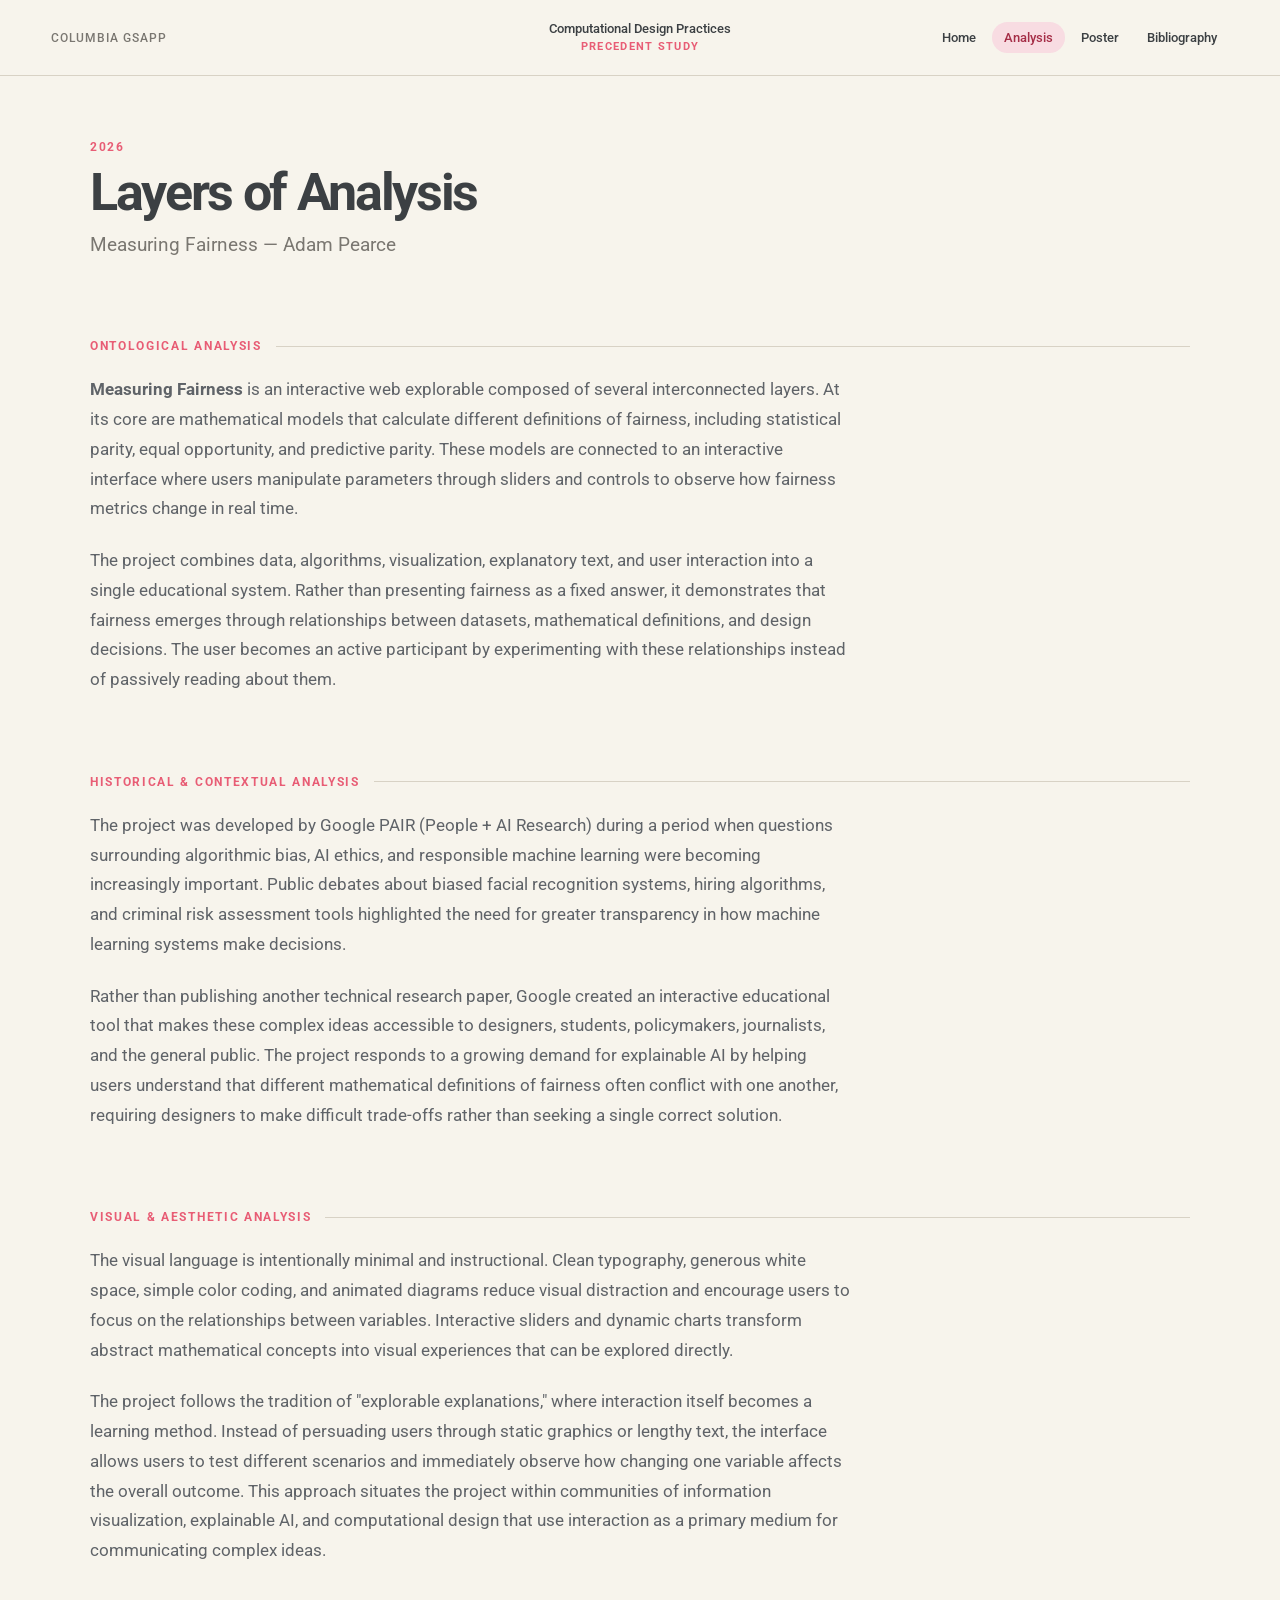
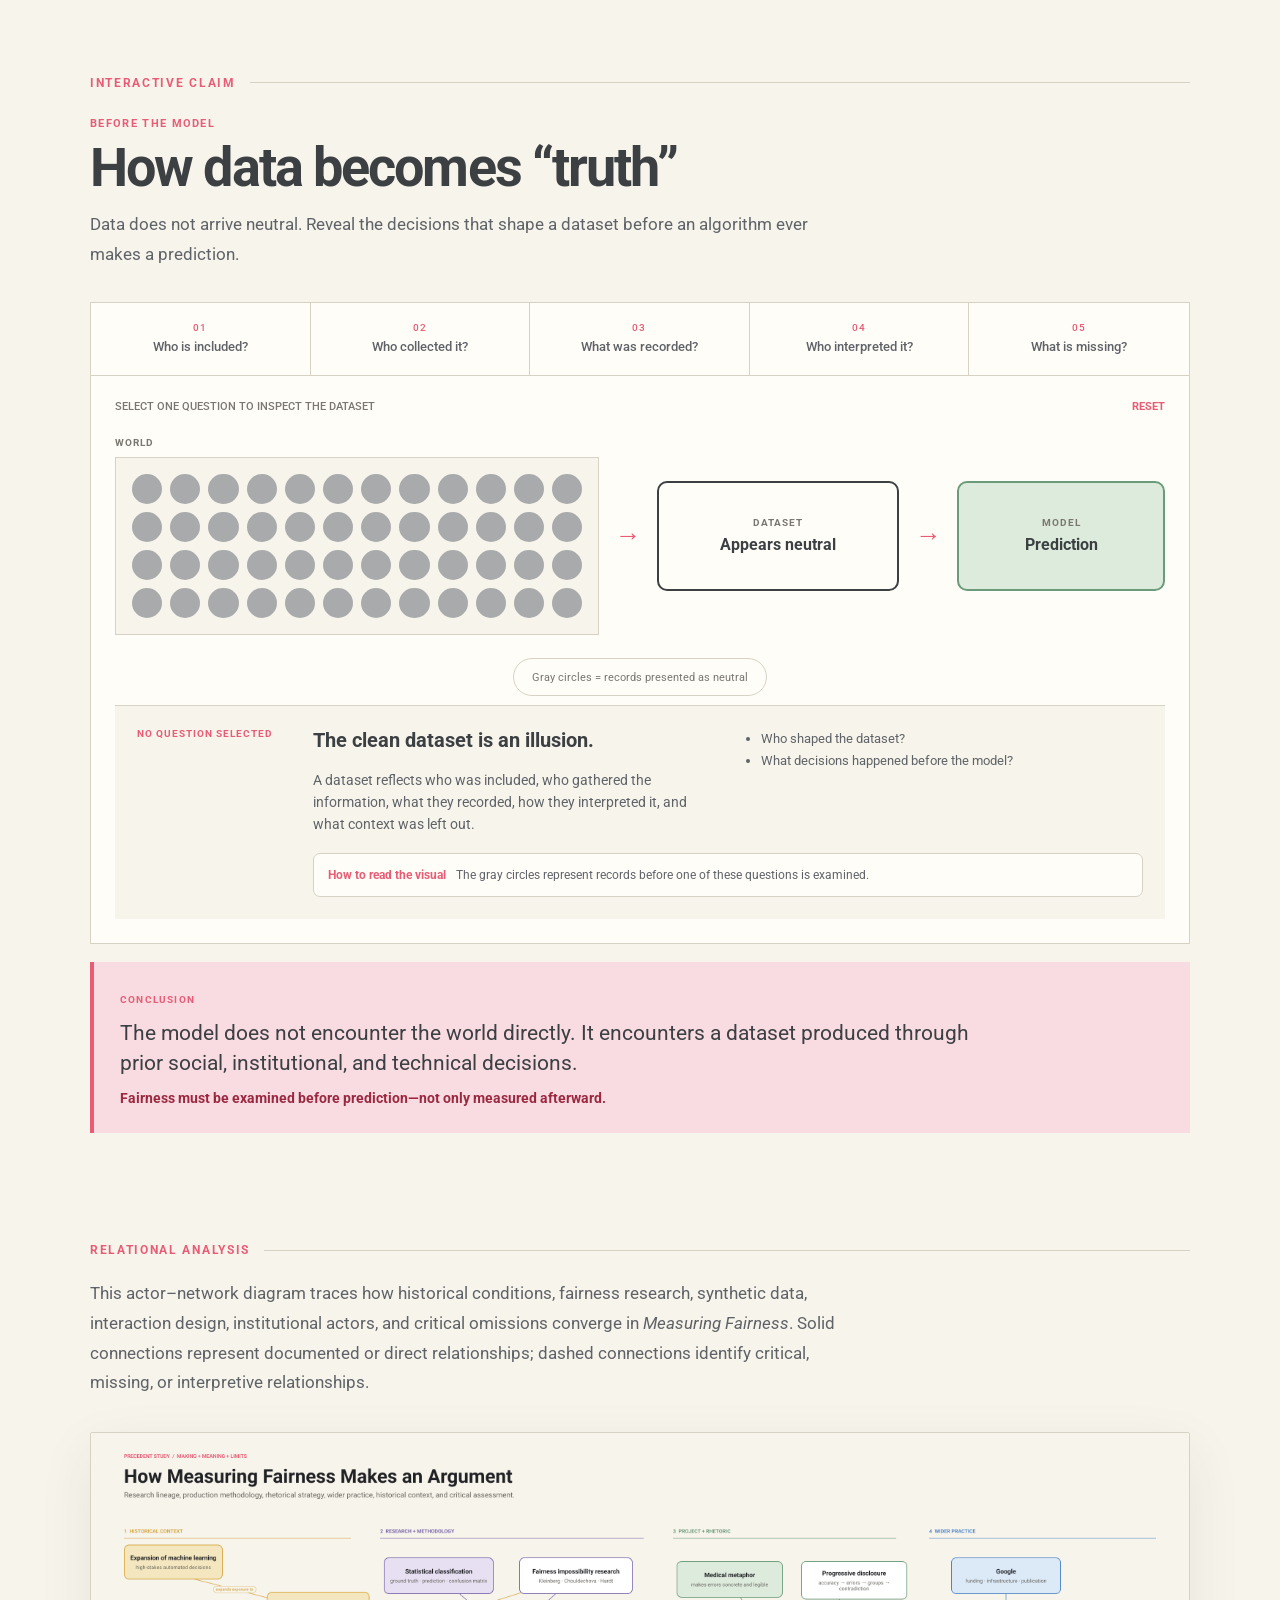
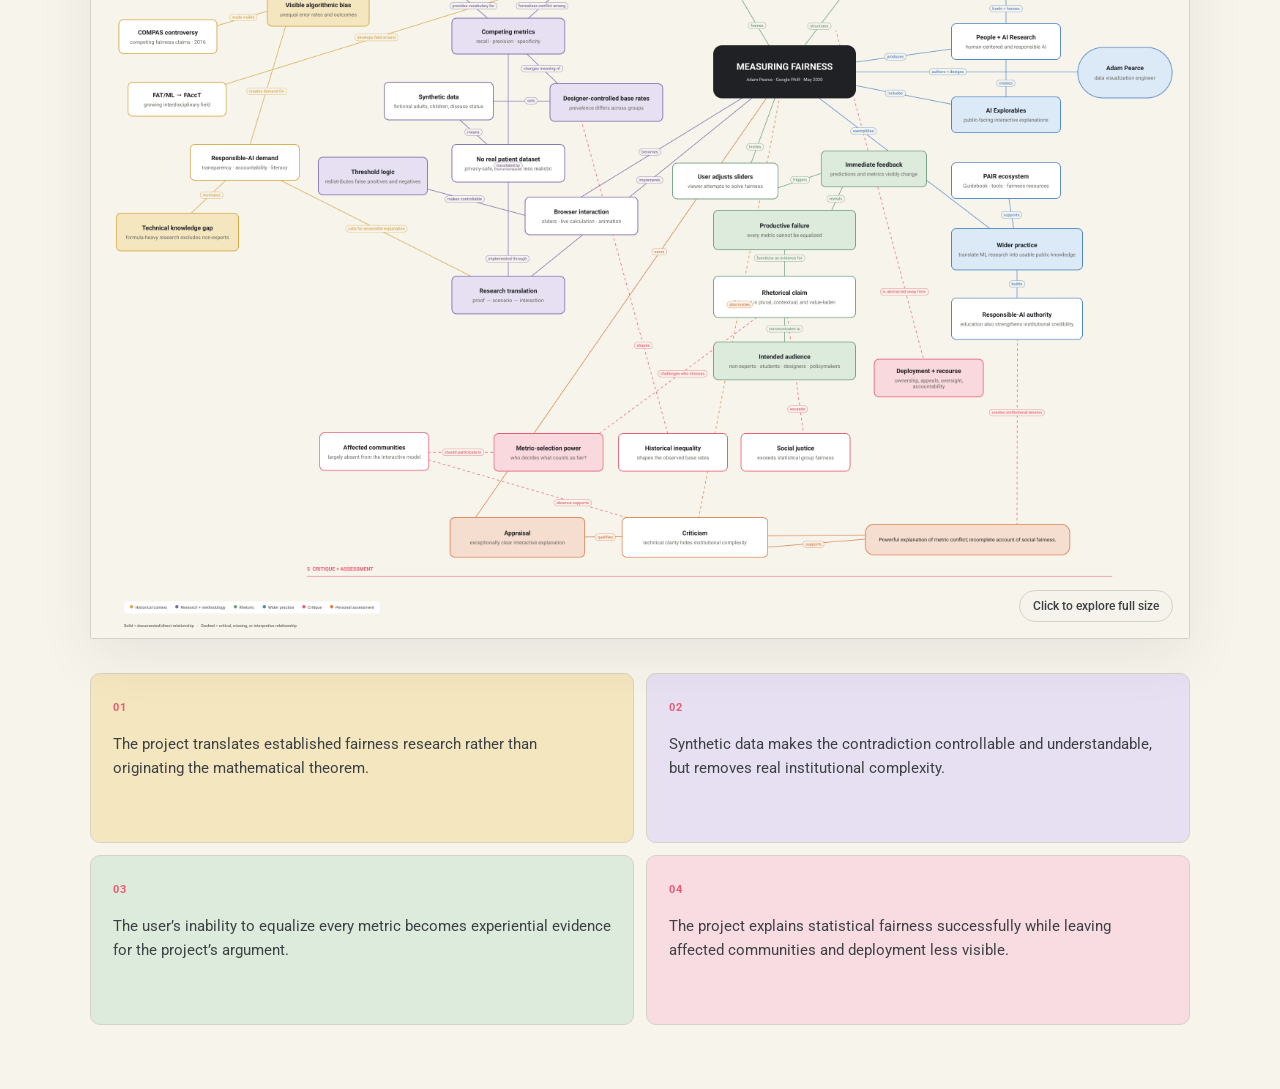
==== analysis.html @ 434defe0 "Refine poster page title spacing" ====
<!DOCTYPE html>
<html lang="en">

<head>
    <meta charset="UTF-8">
    <meta name="viewport" content="width=device-width, initial-scale=1.0">
    <title>Layers of Analysis</title>
    <link rel="stylesheet" href="style.css?v=18">
</head>

<body>

<header>

    <div class="left">Columbia GSAPP</div>

    <div class="center">
        Computational Design Practices<br>
        <span>Precedent Study</span>
    </div>

    <nav class="right">
        <a href="index.html">Home</a>
        <a href="analysis.html" aria-current="page">Analysis</a>
        <a href="poster.html">Poster</a>
        <a href="bibliography.html">Bibliography</a>
    </nav>

</header>

<main>

    <div class="project-meta">2026</div>

    <div class="project-title">
        Layers of Analysis
    </div>

    <div class="project-subtitle">
        Measuring Fairness — Adam Pearce
    </div>

    <div class="section-title">Ontological Analysis</div>

    <p>
        <strong>Measuring Fairness</strong> is an interactive web explorable composed of several interconnected layers. At its core are mathematical models that calculate different definitions of fairness, including statistical parity, equal opportunity, and predictive parity. These models are connected to an interactive interface where users manipulate parameters through sliders and controls to observe how fairness metrics change in real time.
    </p>

    <p>
        The project combines data, algorithms, visualization, explanatory text, and user interaction into a single educational system. Rather than presenting fairness as a fixed answer, it demonstrates that fairness emerges through relationships between datasets, mathematical definitions, and design decisions. The user becomes an active participant by experimenting with these relationships instead of passively reading about them.
    </p>

    <div class="section-title">Historical &amp; Contextual Analysis</div>

    <p>
        The project was developed by Google PAIR (People + AI Research) during a period when questions surrounding algorithmic bias, AI ethics, and responsible machine learning were becoming increasingly important. Public debates about biased facial recognition systems, hiring algorithms, and criminal risk assessment tools highlighted the need for greater transparency in how machine learning systems make decisions.
    </p>

    <p>
        Rather than publishing another technical research paper, Google created an interactive educational tool that makes these complex ideas accessible to designers, students, policymakers, journalists, and the general public. The project responds to a growing demand for explainable AI by helping users understand that different mathematical definitions of fairness often conflict with one another, requiring designers to make difficult trade-offs rather than seeking a single correct solution.
    </p>

    <div class="section-title">Visual &amp; Aesthetic Analysis</div>

    <p>
        The visual language is intentionally minimal and instructional. Clean typography, generous white space, simple color coding, and animated diagrams reduce visual distraction and encourage users to focus on the relationships between variables. Interactive sliders and dynamic charts transform abstract mathematical concepts into visual experiences that can be explored directly.
    </p>

    <p>
        The project follows the tradition of "explorable explanations," where interaction itself becomes a learning method. Instead of persuading users through static graphics or lengthy text, the interface allows users to test different scenarios and immediately observe how changing one variable affects the overall outcome. This approach situates the project within communities of information visualization, explainable AI, and computational design that use interaction as a primary medium for communicating complex ideas.
    </p>

    <section class="interactive-reference" aria-labelledby="interactive-title">
        <div class="section-title" id="interactive-title">Interactive Claim</div>

        <div class="claim-intro">
            <span>Before the model</span>
            <h2>How data becomes “truth”</h2>
            <p>Data does not arrive neutral. Reveal the decisions that shape a dataset before an algorithm ever makes a prediction.</p>
        </div>

        <div class="provenance-explorer" data-provenance-explorer>
            <div class="provenance-controls" role="group" aria-label="Reveal decisions that shape data">
                <button type="button" data-stage="included" aria-pressed="false"><span>01</span>Who is included?</button>
                <button type="button" data-stage="collector" aria-pressed="false"><span>02</span>Who collected it?</button>
                <button type="button" data-stage="recorded" aria-pressed="false"><span>03</span>What was recorded?</button>
                <button type="button" data-stage="interpreted" aria-pressed="false"><span>04</span>Who interpreted it?</button>
                <button type="button" data-stage="missing" aria-pressed="false"><span>05</span>What is missing?</button>
            </div>

            <div class="data-stage">
                <div class="data-stage__header">
                    <span data-progress>Select one lens to inspect the dataset</span>
                    <button type="button" class="reset-data" data-reset>Reset</button>
                </div>

                <div class="data-flow" aria-live="polite">
                    <div class="data-population">
                        <span class="flow-label">World</span>
                        <div class="data-points" data-points aria-label="A population before data collection"></div>
                    </div>
                    <span class="flow-arrow">→</span>
                    <div class="data-box" data-box>
                        <span>Dataset</span>
                        <strong data-dataset-label>Appears neutral</strong>
                    </div>
                    <span class="flow-arrow">→</span>
                    <div class="data-model">
                        <span>Model</span>
                        <strong>Prediction</strong>
                    </div>
                </div>

                <div class="influence-layer" data-influences aria-label="Revealed influences on the dataset"></div>

                <div class="stage-explanation" data-explanation>
                    <span>Select a stage</span>
                    <h3>The clean dataset is an illusion.</h3>
                    <p>Every dataset is produced through choices about people, categories, labels, measurements, and history.</p>
                    <ul data-questions>
                        <li>Who created the dataset?</li>
                        <li>What decisions happened before the model?</li>
                    </ul>
                    <div class="visual-key" data-visual-key>
                        <strong>How to read the visual</strong>
                        <span>The gray circles represent records before a particular influence is examined.</span>
                    </div>
                </div>
            </div>
        </div>

        <div class="claim-conclusion" data-conclusion>
            <span>Conclusion</span>
            <p>The model does not encounter the world directly. It encounters a dataset produced through prior social, institutional, and technical decisions.</p>
            <strong>Fairness must be examined before prediction—not only measured afterward.</strong>
        </div>

    </section>

    <section class="diagram-section" aria-labelledby="diagram-title">
        <div class="section-title" id="diagram-title">Relational Analysis</div>

        <p>
            This actor–network diagram traces how historical conditions, fairness research,
            synthetic data, interaction design, institutional actors, and critical omissions
            converge in <em>Measuring Fairness</em>. Solid connections represent documented or
            direct relationships; dashed connections identify critical, missing, or
            interpretive relationships.
        </p>

        <figure class="diagram-figure">
            <button class="diagram-open" type="button" aria-label="Open the actor–network diagram at full size">
                <img
                    src="assets/actor-network-diagram.png?v=2"
                    alt="Actor–network diagram connecting the historical context, research methodology, rhetorical strategy, wider practice, missing actors, and critical assessment of Measuring Fairness."
                    loading="lazy">
                <span>Click to explore full size</span>
            </button>
        </figure>

        <div class="diagram-takeaways" aria-label="Key findings from the relational analysis">
            <article>
                <span>01</span>
                <p>The project translates established fairness research rather than originating the mathematical theorem.</p>
            </article>
            <article>
                <span>02</span>
                <p>Synthetic data makes the contradiction controllable and understandable, but removes real institutional complexity.</p>
            </article>
            <article>
                <span>03</span>
                <p>The user’s inability to equalize every metric becomes experiential evidence for the project’s argument.</p>
            </article>
            <article>
                <span>04</span>
                <p>The project explains statistical fairness successfully while leaving affected communities and deployment less visible.</p>
            </article>
        </div>
    </section>

</main>

<dialog class="diagram-dialog" aria-label="Full-size actor–network diagram">
    <button class="diagram-close" type="button" aria-label="Close full-size diagram">Close</button>
    <div class="diagram-scroll">
        <img src="assets/actor-network-diagram.png?v=2" alt="Full-size actor–network diagram for Measuring Fairness.">
    </div>
</dialog>

<script>
    const dialog = document.querySelector('.diagram-dialog');
    const openDiagram = document.querySelector('.diagram-open');
    const closeDiagram = document.querySelector('.diagram-close');

    openDiagram.addEventListener('click', () => dialog.showModal());
    closeDiagram.addEventListener('click', () => dialog.close());
    dialog.addEventListener('click', (event) => {
        if (event.target === dialog) dialog.close();
    });
</script>
<script src="interactive-reference.js" defer></script>

</body>
</html>
---- style.css ----
@import url('https://fonts.googleapis.com/css2?family=Roboto:wght@300;400;500;700&display=swap');

:root{
    --paper:#f7f4ec;
    --paper-deep:#eee9de;
    --ink:#3c4043;
    --body-text:#5f6368;
    --muted:#7a7771;
    --rule:#d8d2c5;
    --coral:#e85d75;
    --coral-soft:#f8dce2;
    --blue:#4f86c6;
    --blue-soft:#dceaf8;
    --green:#6b9b7a;
    --green-soft:#ddebdc;
    --yellow:#d6a641;
    --yellow-soft:#f4e7bf;
    --violet:#7966a8;
    --violet-soft:#e7e0f2;
}

*{box-sizing:border-box}

html{scroll-behavior:smooth}

body{
    margin:0;
    min-height:100vh;
    background:var(--paper);
    color:var(--ink);
    font-family:Roboto,Arial,sans-serif;
    -webkit-font-smoothing:antialiased;
}

header{
    position:sticky;
    z-index:10;
    top:0;
    display:grid;
    grid-template-columns:1fr auto 1fr;
    align-items:center;
    min-height:76px;
    padding:16px clamp(24px,4vw,64px);
    border-bottom:1px solid var(--rule);
    background:rgba(247,244,236,.94);
    backdrop-filter:blur(12px);
}

.left{
    color:var(--muted);
    font-size:12px;
    font-weight:500;
    letter-spacing:.08em;
    text-transform:uppercase;
}

.center{
    color:var(--ink);
    font-size:13px;
    font-weight:500;
    line-height:1.35;
    text-align:center;
}

.center span{
    color:var(--coral);
    font-size:11px;
    font-weight:700;
    letter-spacing:.12em;
    text-transform:uppercase;
}

.right{
    display:flex;
    justify-content:flex-end;
    gap:4px;
}

.right a{
    padding:8px 12px;
    border-radius:999px;
    color:var(--ink);
    font-size:13px;
    font-weight:500;
    text-decoration:none;
    transition:background .2s,color .2s;
}

.right a:hover,
.right a:focus-visible,
.right a[aria-current="page"]{
    background:var(--coral-soft);
    color:#a52e47;
}

main{
    width:min(1100px,calc(100% - 48px));
    margin:0 auto;
    padding:clamp(36px,5vw,64px) 0 64px;
}

.project-meta{
    color:var(--coral);
    font-size:12px;
    font-weight:700;
    letter-spacing:.14em;
    text-transform:uppercase;
}

.project-title{
    max-width:900px;
    margin:14px 0 12px;
    font-size:clamp(34px,4.25vw,52px);
    font-weight:700;
    letter-spacing:-.045em;
    line-height:.98;
}

.project-subtitle{
    max-width:700px;
    margin-bottom:clamp(44px,6vw,72px);
    color:var(--muted);
    font-size:19px;
    line-height:1.5;
}

.section-title{
    display:flex;
    align-items:center;
    gap:14px;
    margin:80px 0 22px;
    color:var(--coral);
    font-size:12px;
    font-weight:700;
    letter-spacing:.14em;
    text-transform:uppercase;
}

.section-title::after{
    content:"";
    height:1px;
    flex:1;
    background:var(--rule);
}

.datasheet-title::after{
    display:none;
}

.project-source{
    margin-top:42px;
}

p{
    max-width:760px;
    margin:0 0 22px;
    color:var(--body-text);
    font-size:17px;
    line-height:1.75;
}

p small{
    display:inline-block;
    max-width:720px;
    margin-top:7px;
    color:var(--muted);
    font-size:13px;
    line-height:1.55;
}

strong{font-weight:700}

a{
    color:#9c2840;
    text-decoration-color:rgba(156,40,64,.35);
    text-underline-offset:3px;
}

a:hover{color:var(--coral)}

table{
    width:100%;
    margin-top:14px;
    border-collapse:collapse;
    border-top:1px solid var(--ink);
}

td{
    padding:17px 10px;
    border-bottom:1px solid var(--rule);
    color:var(--body-text);
    vertical-align:top;
}

td:first-child{
    width:210px;
    padding-left:0;
    color:var(--coral);
    font-size:12px;
    font-weight:700;
    letter-spacing:.08em;
    text-transform:uppercase;
}

img{max-width:100%}

.diagram-section{
    margin-top:110px;
}

.poster-figure{
    width:min(780px,100%);
    margin:36px auto 90px;
}

.poster-figure>img{
    display:block;
    width:100%;
    height:auto;
    object-fit:contain;
    border:1px solid var(--rule);
    background:#fff;
    box-shadow:0 24px 70px rgba(57,49,34,.12);
}

.poster-figure figcaption{
    margin-top:13px;
    color:var(--muted);
    font-size:12px;
}

.poster-context{
    max-width:820px;
    margin:-24px 0 0;
    padding:18px 20px;
    border-left:3px solid var(--coral);
    background:var(--paper-deep);
    color:var(--body-text);
    font-size:15px;
    line-height:1.65;
}

.poster-lead{
    max-width:850px;
    font-size:21px;
    line-height:1.6;
}

.poster-analysis-grid{
    display:grid;
    grid-template-columns:repeat(2,minmax(0,1fr));
    gap:12px;
    margin-top:36px;
}

.poster-reading-grid{
    display:grid;
    grid-template-columns:repeat(3,minmax(0,1fr));
    gap:12px;
    margin-top:36px;
}

.poster-reading-grid article{
    min-height:260px;
    padding:24px;
    border:1px solid var(--rule);
}

.poster-reading-grid article:nth-child(1){background:var(--coral-soft)}
.poster-reading-grid article:nth-child(2){background:var(--blue-soft)}
.poster-reading-grid article:nth-child(3){background:var(--violet-soft)}

.poster-reading-grid span{
    color:var(--coral);
    font-size:10px;
    font-weight:700;
    letter-spacing:.1em;
    text-transform:uppercase;
}

.poster-reading-grid h2{
    margin:18px 0 12px;
    color:var(--ink);
    font-size:22px;
    line-height:1.2;
}

.poster-reading-grid p{
    margin:0;
    color:var(--body-text);
    font-size:15px;
    line-height:1.6;
}

.poster-table-wrap{
    overflow-x:auto;
    margin-top:28px;
}

.poster-data-table th{
    padding:13px 10px;
    border-bottom:1px solid var(--ink);
    color:var(--muted);
    font-size:10px;
    letter-spacing:.1em;
    text-align:left;
    text-transform:uppercase;
}

.poster-data-table th:last-child,
.poster-data-table td:last-child{
    width:90px;
    text-align:right;
}

.poster-analysis-grid article{
    min-height:250px;
    padding:24px;
    border:1px solid var(--rule);
    background:#fffdf8;
}

.poster-analysis-grid article:nth-child(1){background:var(--coral-soft)}
.poster-analysis-grid article:nth-child(2){background:var(--blue-soft)}
.poster-analysis-grid article:nth-child(3){background:var(--yellow-soft)}
.poster-analysis-grid article:nth-child(4){background:var(--violet-soft)}

.poster-analysis-grid span{
    color:var(--coral);
    font-size:10px;
    font-weight:700;
    letter-spacing:.1em;
    text-transform:uppercase;
}

.poster-analysis-grid h2{
    margin:18px 0 12px;
    color:var(--ink);
    font-size:23px;
}

.poster-analysis-grid p{
    margin:0;
    color:var(--body-text);
    font-size:15px;
    line-height:1.6;
}

.poster-claim{
    margin:56px 0 28px;
    padding:28px;
    border:0;
    border-left:5px solid var(--coral);
    background:var(--paper-deep);
}

.poster-claim span{
    color:var(--coral);
    font-size:10px;
    font-weight:700;
    letter-spacing:.12em;
    text-transform:uppercase;
}

.poster-claim p{
    max-width:850px;
    margin:12px 0 0;
    color:var(--ink);
    font-size:clamp(24px,4vw,40px);
    font-weight:700;
    line-height:1.2;
}

.poster-download{font-size:14px}

.interactive-reference{
    margin-top:110px;
}

.interaction-note{
    display:grid;
    grid-template-columns:190px 1fr;
    gap:20px;
    margin:34px 0 18px;
    padding:16px 18px;
    border-left:3px solid var(--violet);
    background:var(--violet-soft);
    color:var(--body-text);
    font-size:13px;
    line-height:1.55;
}

.interaction-note strong{color:var(--ink)}

.fairness-lab{
    padding:26px;
    border:1px solid var(--rule);
    background:#fffdf8;
}

.lab-legend{
    display:flex;
    flex-wrap:wrap;
    gap:10px 20px;
    padding-bottom:20px;
    border-bottom:1px solid var(--rule);
    color:var(--muted);
    font-size:12px;
}

.lab-legend span{
    display:flex;
    align-items:center;
    gap:7px;
}

.dot,.person{
    display:block;
    border-radius:50%;
}

.dot{width:10px;height:10px}
.dot--tp,.person--tp{background:var(--green)}
.dot--fn,.person--fn{background:var(--coral)}
.dot--fp,.person--fp{background:var(--yellow)}
.dot--tn,.person--tn{background:#c9c8c3}

.lab-groups{
    display:grid;
    grid-template-columns:repeat(2,minmax(0,1fr));
    gap:22px;
    margin-top:24px;
}

.lab-group{
    padding:20px;
    border:1px solid var(--rule);
    border-radius:10px;
    background:var(--paper);
}

.lab-group__header{
    position:static;
    display:flex;
    grid-template-columns:none;
    justify-content:space-between;
    min-height:0;
    padding:0 0 16px;
    border:0;
    background:none;
    backdrop-filter:none;
}

.lab-group h3{
    margin:4px 0 0;
    color:var(--ink);
    font-size:24px;
}

.lab-kicker{
    color:var(--coral);
    font-size:10px;
    font-weight:700;
    letter-spacing:.12em;
    text-transform:uppercase;
}

.prevalence{
    align-self:flex-start;
    padding:6px 9px;
    border-radius:999px;
    background:var(--blue-soft);
    color:#315f91;
    font-size:11px;
}

.people-grid{
    display:grid;
    grid-template-columns:repeat(10,1fr);
    gap:9px;
    padding:18px;
    border-radius:8px;
    background:#fff;
}

.person{
    width:100%;
    aspect-ratio:1;
    border:1px solid rgba(60,64,67,.12);
    transition:background .18s,transform .18s;
}

.threshold-control{
    display:grid;
    grid-template-columns:1fr auto;
    gap:8px 12px;
    margin-top:22px;
    color:var(--ink);
    font-size:12px;
    font-weight:500;
}

.threshold-control input{
    grid-column:1/-1;
    width:100%;
    accent-color:var(--coral);
}

.threshold-control output{color:var(--coral)}

.metric-grid{
    display:grid;
    grid-template-columns:repeat(3,1fr);
    gap:8px;
    margin:20px 0 0;
}

.metric-grid div{
    padding:11px 8px;
    border-radius:7px;
    background:#fff;
    text-align:center;
}

.metric-grid dt{
    color:var(--muted);
    font-size:10px;
    text-transform:uppercase;
}

.metric-grid dd{
    margin:5px 0 0;
    color:var(--ink);
    font-size:20px;
    font-weight:700;
}

.metric-comparison{
    display:flex;
    gap:12px;
    margin-top:20px;
    padding:15px 17px;
    border-radius:8px;
    background:var(--green-soft);
    color:var(--body-text);
    font-size:13px;
}

.metric-comparison span{
    flex:0 0 auto;
    color:var(--green);
    font-weight:700;
    text-transform:uppercase;
}

.metric-comparison strong{color:var(--ink)}

.annotation-grid{
    display:grid;
    grid-template-columns:repeat(2,minmax(0,1fr));
    gap:12px;
    margin-top:18px;
}

.annotation-grid article{
    padding:20px;
    border:1px solid var(--rule);
    background:var(--paper-deep);
}

.annotation-grid span{
    color:var(--coral);
    font-size:10px;
    font-weight:700;
    letter-spacing:.1em;
    text-transform:uppercase;
}

.annotation-grid p{
    margin:10px 0 0;
    color:var(--body-text);
    font-size:14px;
    line-height:1.55;
}

.reconstruction-credit{
    margin-top:16px;
    color:var(--muted);
    font-size:12px;
}

.claim-intro{
    max-width:780px;
    margin-bottom:32px;
}

.claim-intro>span{
    color:var(--coral);
    font-size:11px;
    font-weight:700;
    letter-spacing:.12em;
    text-transform:uppercase;
}

.claim-intro h2{
    margin:9px 0 15px;
    color:var(--ink);
    font-size:clamp(32px,5vw,54px);
    letter-spacing:-.035em;
    line-height:1.02;
}

.claim-intro p{margin:0}

.provenance-explorer{
    border:1px solid var(--rule);
    background:#fffdf8;
}

.provenance-controls{
    display:grid;
    grid-template-columns:repeat(5,1fr);
    border-bottom:1px solid var(--rule);
}

.provenance-controls button{
    min-height:72px;
    padding:14px 10px;
    border:0;
    border-right:1px solid var(--rule);
    background:transparent;
    color:var(--body-text);
    font:500 13px/1.25 Roboto,sans-serif;
    cursor:pointer;
    transition:background .2s,color .2s;
}

.provenance-controls button:last-child{border-right:0}

.provenance-controls button span{
    display:block;
    margin-bottom:5px;
    color:var(--coral);
    font-size:10px;
    letter-spacing:.1em;
}

.provenance-controls button:hover{background:var(--paper)}
.provenance-controls button[aria-pressed="true"]{background:var(--coral-soft);color:var(--ink)}
.provenance-controls button:focus-visible{position:relative;z-index:1;outline:3px solid var(--coral);outline-offset:-3px}

.data-stage{padding:24px}

.data-stage__header{
    display:flex;
    justify-content:space-between;
    color:var(--muted);
    font-size:11px;
    font-weight:500;
    text-transform:uppercase;
}

.reset-data{
    padding:0;
    border:0;
    background:none;
    color:var(--coral);
    font:700 11px Roboto,sans-serif;
    text-transform:uppercase;
    cursor:pointer;
}

.data-flow{
    display:grid;
    grid-template-columns:minmax(260px,1.4fr) auto minmax(150px,.7fr) auto minmax(140px,.6fr);
    align-items:center;
    gap:16px;
    margin-top:24px;
}

.flow-label{
    display:block;
    margin-bottom:9px;
    color:var(--muted);
    font-size:10px;
    font-weight:700;
    letter-spacing:.1em;
    text-transform:uppercase;
}

.data-points{
    display:grid;
    grid-template-columns:repeat(12,1fr);
    gap:8px;
    padding:16px;
    border:1px solid var(--rule);
    background:var(--paper);
}

.raw-point{
    aspect-ratio:1;
    border-radius:50%;
    background:#a9aaab;
    transition:opacity .3s,transform .3s,background .3s,border-radius .3s;
}

.data-points[data-stage="included"] .raw-point:nth-child(4n){
    opacity:.14;
    transform:scale(.55);
    background:var(--coral);
    box-shadow:0 0 0 1px var(--coral);
}

.data-points[data-stage="collector"]{
    border:3px solid var(--blue);
    box-shadow:inset 0 0 0 6px var(--blue-soft);
}

.data-points[data-stage="collector"] .raw-point{background:#7e9dbc}

.data-points[data-stage="recorded"] .raw-point:nth-child(3n){
    background:transparent;
    border:2px solid var(--blue);
}

.data-points[data-stage="recorded"] .raw-point:nth-child(5n){
    opacity:.28;
    filter:blur(2px);
}

.data-points[data-stage="interpreted"] .raw-point:nth-child(odd){background:var(--green)}
.data-points[data-stage="interpreted"] .raw-point:nth-child(even){background:var(--coral)}

.data-points[data-stage="missing"]{
    background:linear-gradient(90deg,var(--coral-soft) 0 35%,var(--yellow-soft) 35% 68%,var(--blue-soft) 68% 100%);
}

.data-points[data-stage="missing"] .raw-point:nth-child(-n+16){background:var(--coral)}
.data-points[data-stage="missing"] .raw-point:nth-child(n+33){background:var(--blue)}

/* Retained as a visual vocabulary for categorical examples elsewhere. */
.data-points[data-stage="categories"] .raw-point:nth-child(3n){
    border-radius:2px;
    background:var(--blue);
}

.data-points[data-stage="categories"] .raw-point:nth-child(3n+1){
    border-radius:0;
    background:var(--yellow);
    transform:rotate(45deg) scale(.72);
}

.data-points[data-stage="categories"] .raw-point:nth-child(3n+2){background:var(--violet)}

.flow-arrow{color:var(--coral);font-size:26px}

.data-box,.data-model{
    display:flex;
    min-height:110px;
    flex-direction:column;
    align-items:center;
    justify-content:center;
    padding:16px;
    border:2px solid var(--ink);
    border-radius:10px;
    text-align:center;
}

.data-box{transition:background .25s,border-color .25s,box-shadow .25s}
.data-box[data-stage="included"]{border-color:var(--yellow)}
.data-box[data-stage="collector"]{background:var(--blue-soft);border-color:var(--blue)}
.data-box[data-stage="recorded"]{outline:3px dotted var(--yellow);outline-offset:4px}
.data-box[data-stage="interpreted"]{box-shadow:inset 0 -10px 0 var(--coral-soft);border-color:var(--coral)}
.data-box[data-stage="missing"]{background:var(--violet-soft);border-color:var(--violet)}

.data-box span,.data-model span{
    color:var(--muted);
    font-size:10px;
    font-weight:700;
    letter-spacing:.1em;
    text-transform:uppercase;
}

.data-box strong,.data-model strong{margin-top:7px;color:var(--ink);font-size:16px}
.data-model{border-color:var(--green);background:var(--green-soft)}

.influence-layer{
    display:flex;
    min-height:48px;
    align-items:center;
    flex-wrap:wrap;
    justify-content:center;
    gap:8px;
    margin:18px 0 4px;
}

.influence{
    display:flex;
    min-height:34px;
    align-items:center;
    justify-content:center;
    gap:7px;
    padding:7px 10px;
    border-radius:999px;
    color:var(--ink);
    font-size:11px;
    font-weight:500;
}

.influence i{color:var(--coral);font-style:normal}
.neutral-key{
    display:inline-flex;
    min-height:38px;
    align-items:center;
    justify-content:center;
    padding:7px 18px;
    border:1px solid var(--rule);
    border-radius:999px;
    color:var(--muted);
    font-size:11px;
    line-height:1.2;
    text-align:center;
}
.influence--included{background:var(--yellow-soft)}
.influence--collector{background:var(--blue-soft)}
.influence--recorded{background:var(--green-soft)}
.influence--interpreted{background:var(--coral-soft)}
.influence--missing{background:var(--violet-soft)}

.stage-explanation{
    display:grid;
    grid-template-columns:150px 1fr 1fr;
    gap:18px 26px;
    padding:22px;
    border-top:1px solid var(--rule);
    background:var(--paper);
}

.stage-explanation>span{
    color:var(--coral);
    font-size:10px;
    font-weight:700;
    letter-spacing:.1em;
    text-transform:uppercase;
}

.stage-explanation h3{margin:0;color:var(--ink);font-size:20px;line-height:1.2}
.stage-explanation p{grid-column:2;margin:0;font-size:14px;line-height:1.55}
.stage-explanation ul{grid-column:3;grid-row:1/3;margin:0;padding-left:20px;color:var(--body-text);font-size:13px;line-height:1.7}

.visual-key{
    grid-column:2/4;
    display:flex;
    gap:10px;
    padding:12px 14px;
    border:1px solid var(--rule);
    border-radius:7px;
    background:#fffdf8;
    color:var(--body-text);
    font-size:12px;
    line-height:1.5;
}

.visual-key strong{flex:0 0 auto;color:var(--coral)}

.claim-conclusion{
    margin-top:18px;
    padding:26px;
    border-left:4px solid var(--coral);
    background:var(--coral-soft);
}

.claim-conclusion[hidden]{display:none}
.claim-conclusion span{color:var(--coral);font-size:10px;font-weight:700;letter-spacing:.12em;text-transform:uppercase}
.claim-conclusion p{max-width:850px;margin:12px 0 10px;color:var(--ink);font-size:21px;line-height:1.4}
.claim-conclusion strong{color:#9c2840;font-size:14px}

.diagram-section>p{margin-bottom:34px}

.diagram-figure{margin:0}

.diagram-open{
    position:relative;
    display:block;
    width:100%;
    padding:0;
    overflow:hidden;
    border:1px solid var(--rule);
    border-radius:2px;
    background:var(--paper);
    color:var(--ink);
    cursor:zoom-in;
    box-shadow:0 18px 55px rgba(57,49,34,.08);
}

.diagram-open img{
    display:block;
    width:100%;
    margin:0;
    background:var(--paper);
    transition:transform .35s ease;
}

.diagram-open span{
    position:absolute;
    right:16px;
    bottom:16px;
    padding:9px 13px;
    border:1px solid var(--rule);
    border-radius:999px;
    background:rgba(247,244,236,.94);
    color:var(--ink);
    font:500 12px/1 Roboto,sans-serif;
}

.diagram-open:hover img,
.diagram-open:focus-visible img{transform:scale(1.008)}

.diagram-open:focus-visible,
.diagram-close:focus-visible{
    outline:3px solid var(--coral);
    outline-offset:4px;
}

.diagram-figure figcaption{
    margin-top:15px;
    color:var(--muted);
    font-size:13px;
    line-height:1.6;
}

.diagram-takeaways{
    display:grid;
    grid-template-columns:repeat(2,minmax(0,1fr));
    gap:12px;
    margin-top:34px;
}

.diagram-takeaways article{
    min-height:170px;
    padding:22px;
    border:1px solid var(--rule);
    border-radius:10px;
    background:#fffdf8;
}

.diagram-takeaways article:nth-child(1){background:var(--yellow-soft)}
.diagram-takeaways article:nth-child(2){background:var(--violet-soft)}
.diagram-takeaways article:nth-child(3){background:var(--green-soft)}
.diagram-takeaways article:nth-child(4){background:var(--coral-soft)}

.diagram-takeaways span{
    color:var(--coral);
    font-size:11px;
    font-weight:700;
    letter-spacing:.12em;
}

.diagram-takeaways p{
    margin:18px 0 0;
    color:var(--ink);
    font-size:15px;
    line-height:1.55;
}

.diagram-dialog{
    width:min(96vw,1600px);
    max-width:none;
    height:min(94vh,1160px);
    padding:0;
    overflow:hidden;
    border:1px solid var(--rule);
    border-radius:4px;
    background:var(--paper);
}

.diagram-dialog::backdrop{
    background:rgba(32,33,36,.82);
    backdrop-filter:blur(5px);
}

.diagram-close{
    position:absolute;
    z-index:2;
    top:14px;
    right:14px;
    padding:10px 15px;
    border:1px solid var(--rule);
    border-radius:999px;
    background:var(--paper);
    color:var(--ink);
    font-weight:500;
    cursor:pointer;
}

.diagram-scroll{
    width:100%;
    height:100%;
    overflow:auto;
    background:var(--paper);
}

.diagram-scroll img{
    display:block;
    width:max(1500px,100%);
    max-width:none;
    margin:0;
}

@media (max-width:760px){
    header{
        grid-template-columns:1fr auto;
        gap:14px;
        padding:16px 20px;
    }

    .center{display:none}

    .right{gap:0}

    .right a{
        padding:7px 8px;
        font-size:12px;
    }

    main{
        width:min(100% - 36px,1100px);
        padding-top:34px;
    }

    .project-title{font-size:34px}

    .project-subtitle{
        margin-bottom:44px;
        font-size:17px;
    }

    .section-title{margin-top:64px}

    p{font-size:16px}

    td:first-child{width:120px}

    .diagram-takeaways{grid-template-columns:1fr}
    .poster-analysis-grid{grid-template-columns:1fr}
    .poster-analysis-grid article{min-height:0}
    .poster-reading-grid{grid-template-columns:1fr}
    .poster-reading-grid article{min-height:0}

    .interaction-note{grid-template-columns:1fr;gap:6px}
    .fairness-lab{padding:16px}
    .lab-groups,.annotation-grid{grid-template-columns:1fr}
    .people-grid{gap:6px;padding:12px}
    .metric-comparison{flex-direction:column;gap:4px}

    .provenance-controls{grid-template-columns:1fr 1fr}
    .provenance-controls button{border-bottom:1px solid var(--rule)}
    .data-stage{padding:16px}
    .data-flow{grid-template-columns:1fr;justify-items:stretch}
    .flow-arrow{transform:rotate(90deg);justify-self:center}
    .data-points{grid-template-columns:repeat(12,1fr)}
    .stage-explanation{grid-template-columns:1fr}
    .stage-explanation p,.stage-explanation ul{grid-column:1;grid-row:auto}
    .visual-key{grid-column:1;flex-direction:column;gap:4px}

    .diagram-open{overflow-x:auto}

    .diagram-open img{
        width:1100px;
        max-width:none;
    }

    .diagram-open span{
        position:sticky;
        left:14px;
        float:left;
        margin-top:-48px;
        margin-bottom:13px;
    }
}

@media (prefers-reduced-motion:reduce){
    *{scroll-behavior:auto!important;transition:none!important}
}
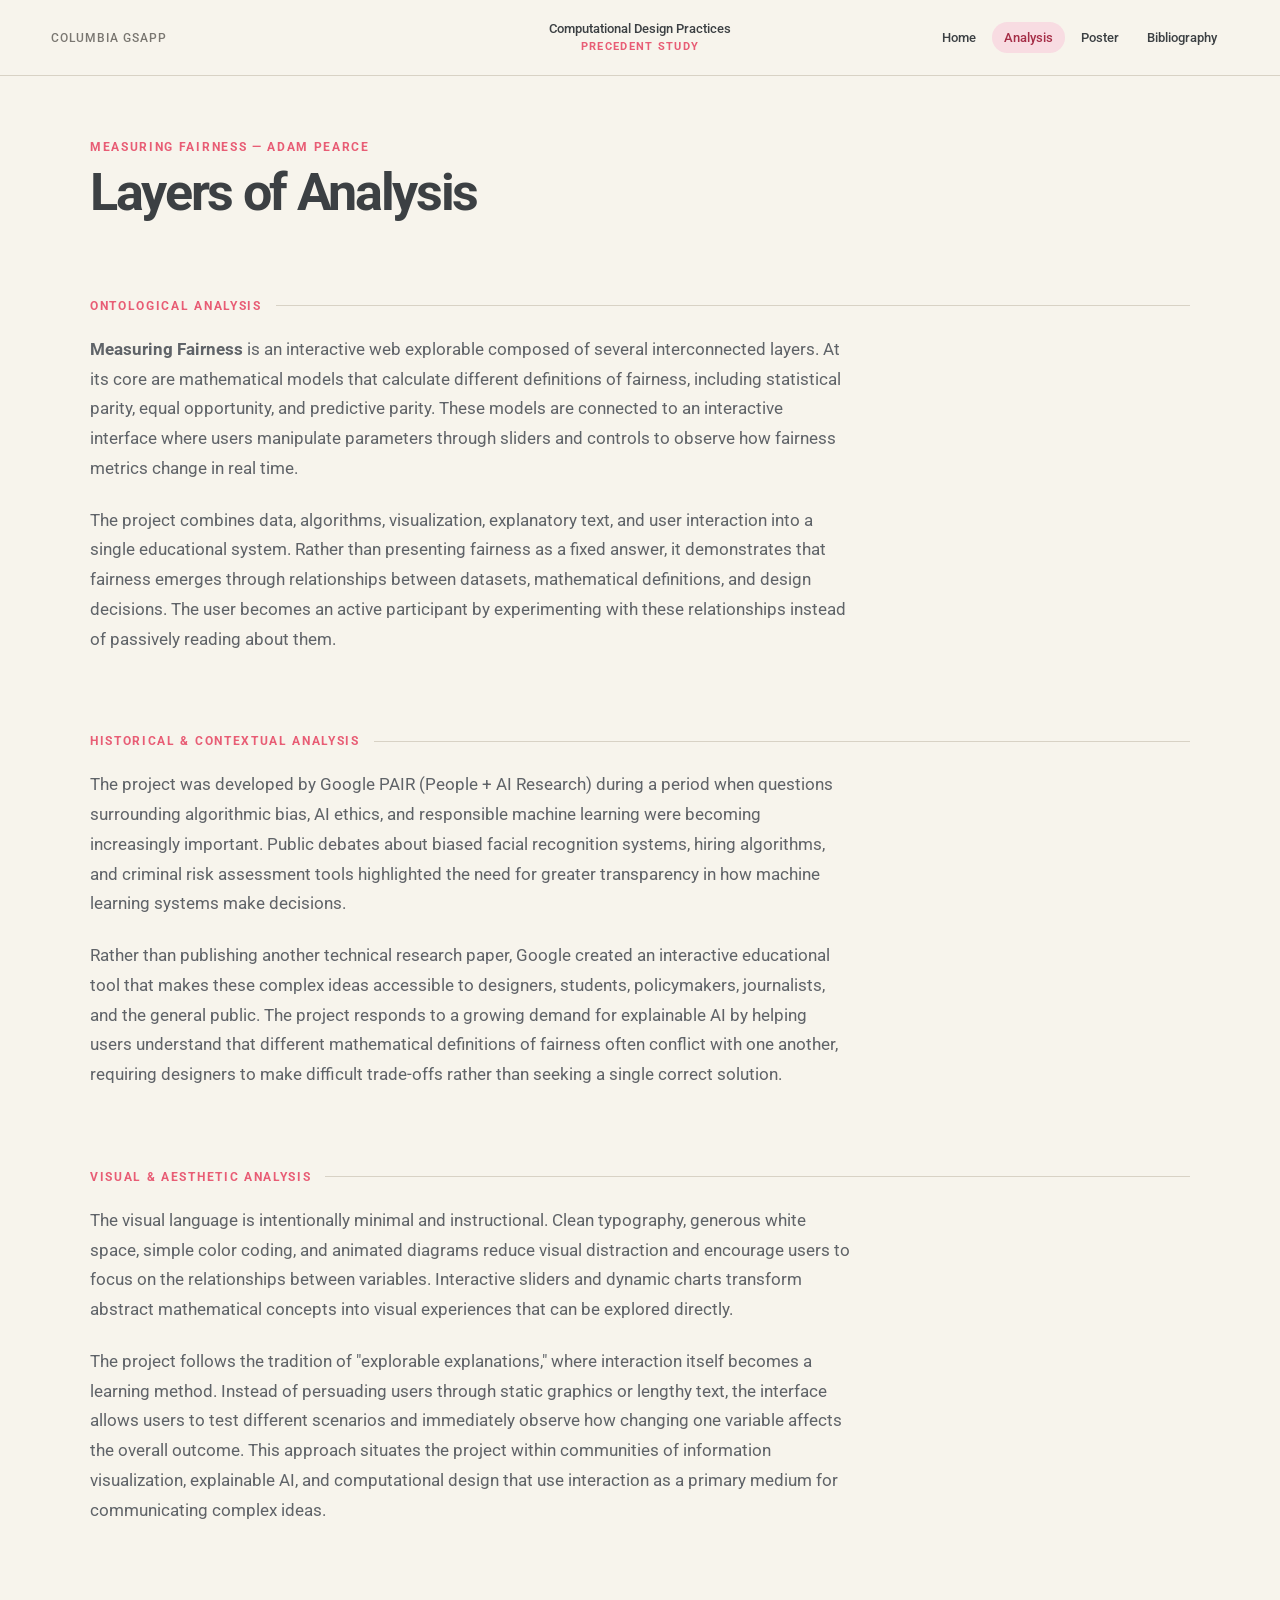
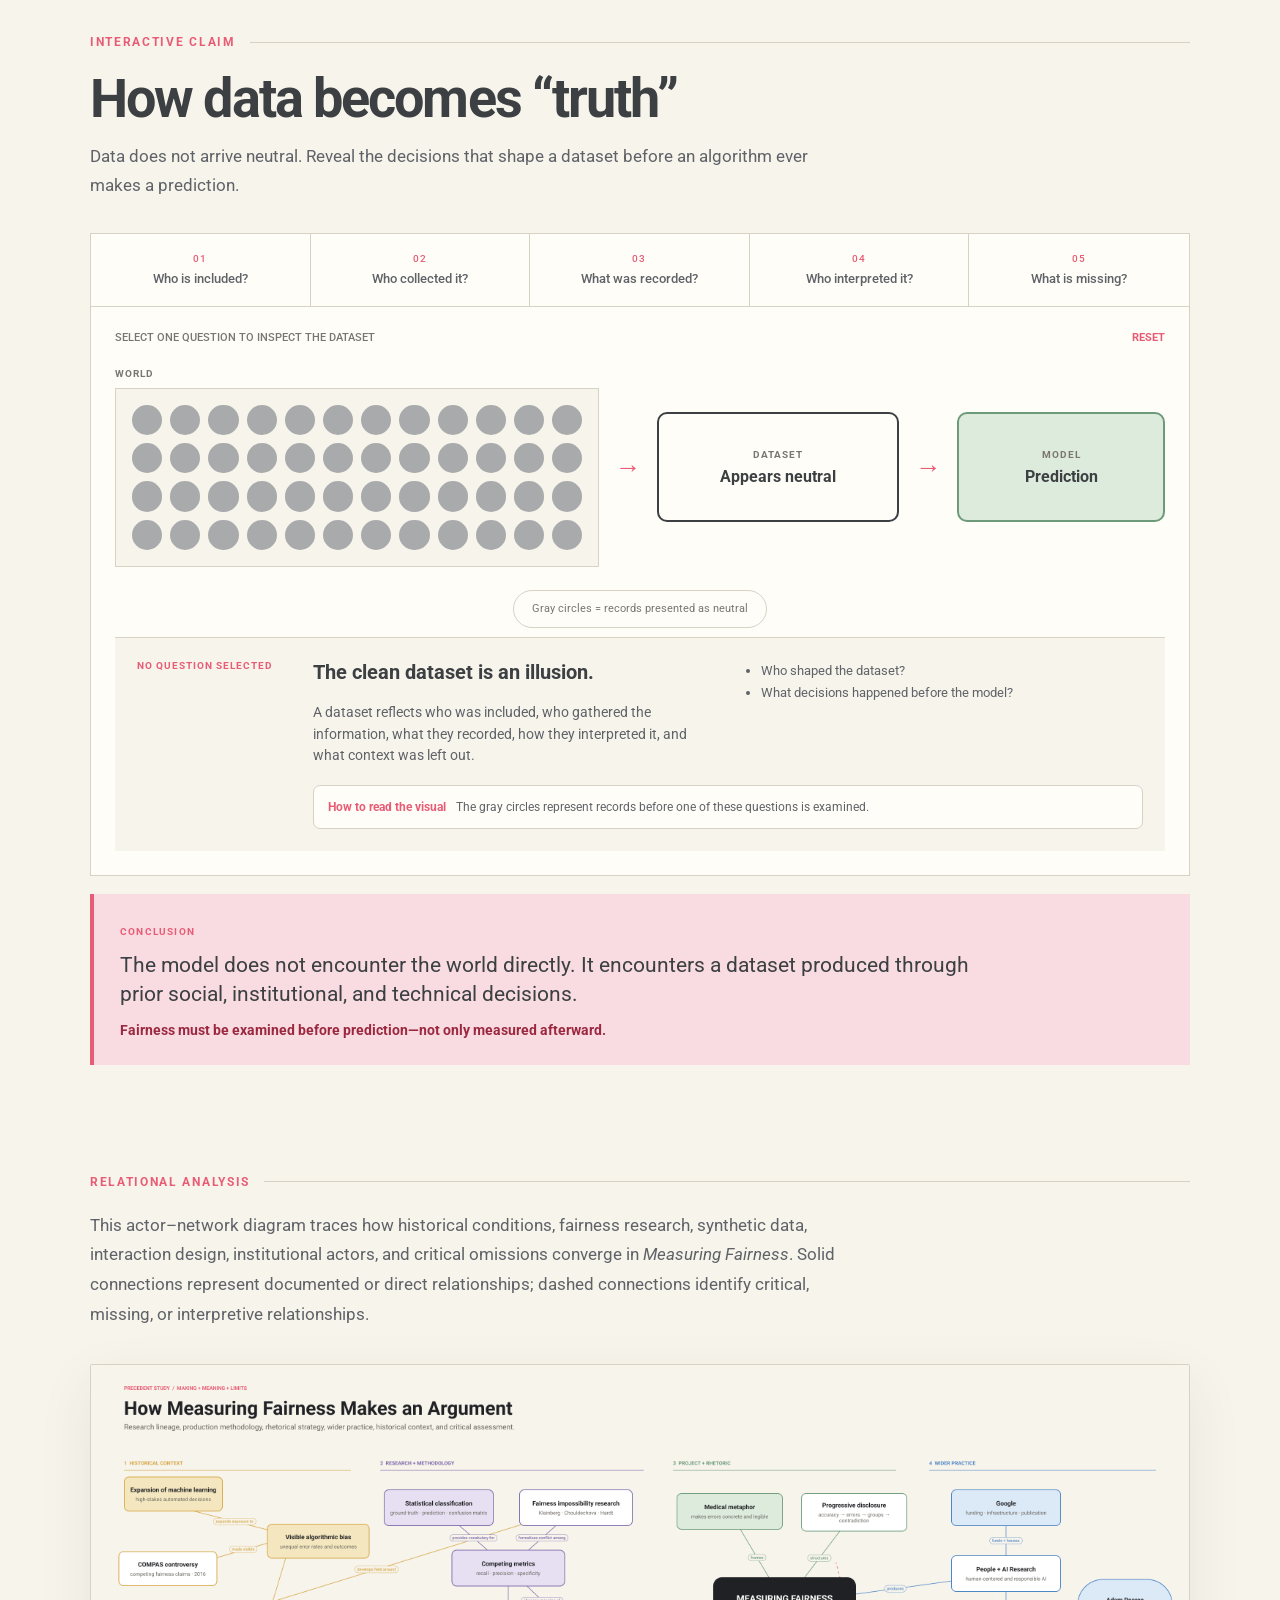
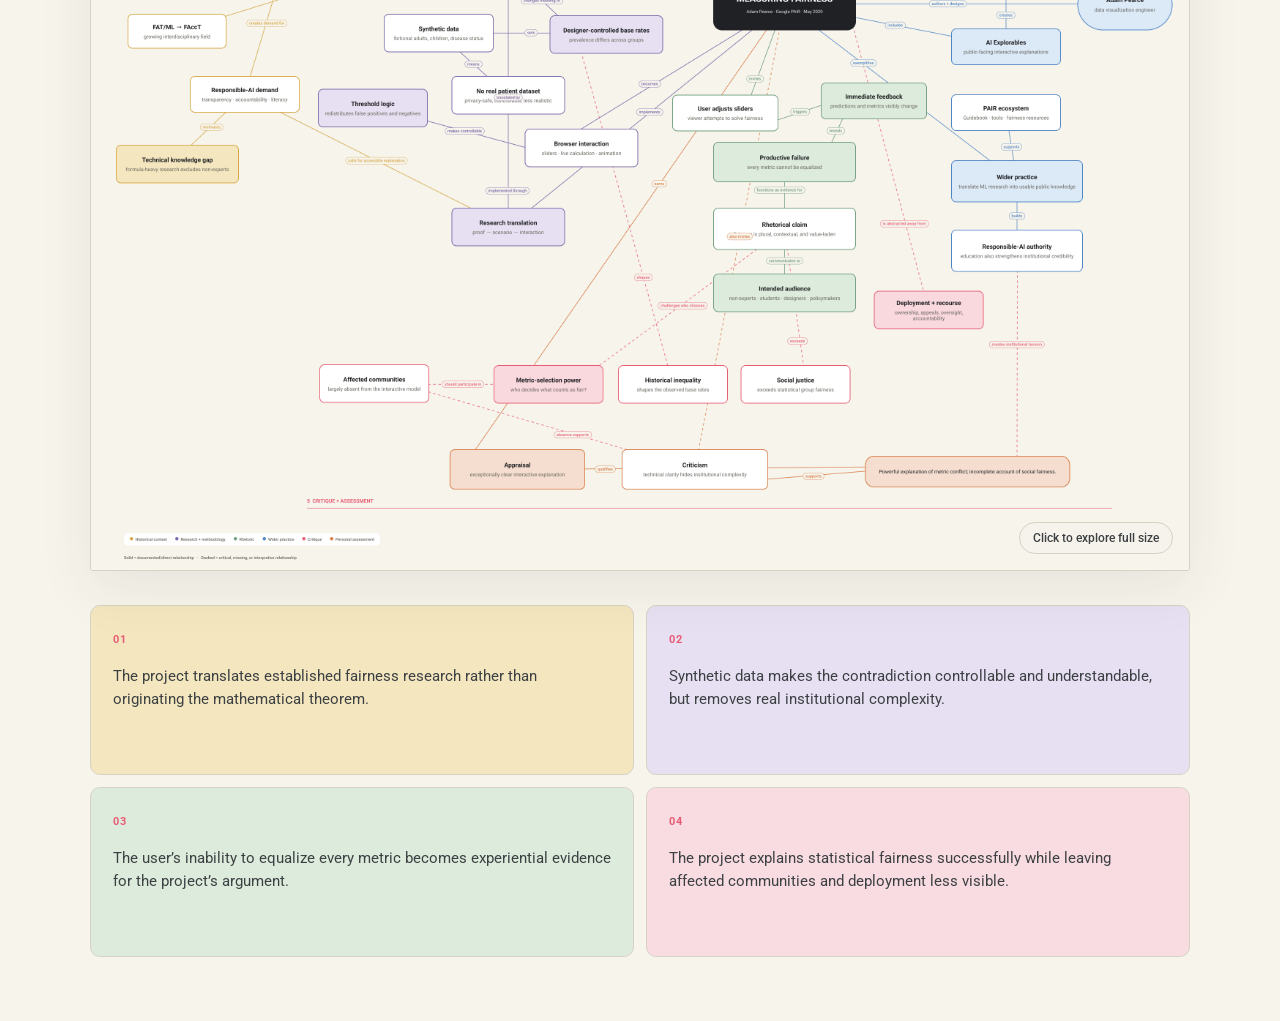
==== commit 6f4d9bd0: "Simplify analysis page headings" ====
--- a/analysis.html
+++ b/analysis.html
@@ -5,7 +5,7 @@
     <meta charset="UTF-8">
     <meta name="viewport" content="width=device-width, initial-scale=1.0">
     <title>Layers of Analysis</title>
-    <link rel="stylesheet" href="style.css?v=18">
+    <link rel="stylesheet" href="style.css?v=19">
 </head>
 
 <body>
@@ -30,14 +30,10 @@
 
 <main>
 
-    <div class="project-meta">2026</div>
+    <div class="project-meta">Measuring Fairness — Adam Pearce</div>
 
     <div class="project-title">
         Layers of Analysis
-    </div>
-
-    <div class="project-subtitle">
-        Measuring Fairness — Adam Pearce
     </div>
 
     <div class="section-title">Ontological Analysis</div>
@@ -74,7 +70,6 @@
         <div class="section-title" id="interactive-title">Interactive Claim</div>
 
         <div class="claim-intro">
-            <span>Before the model</span>
             <h2>How data becomes “truth”</h2>
             <p>Data does not arrive neutral. Reveal the decisions that shape a dataset before an algorithm ever makes a prediction.</p>
         </div>
--- a/style.css
+++ b/style.css
@@ -231,7 +231,7 @@
 
 .poster-context{
     max-width:820px;
-    margin:-24px 0 0;
+    margin:32px 0 0;
     padding:18px 20px;
     border-left:3px solid var(--coral);
     background:var(--paper-deep);
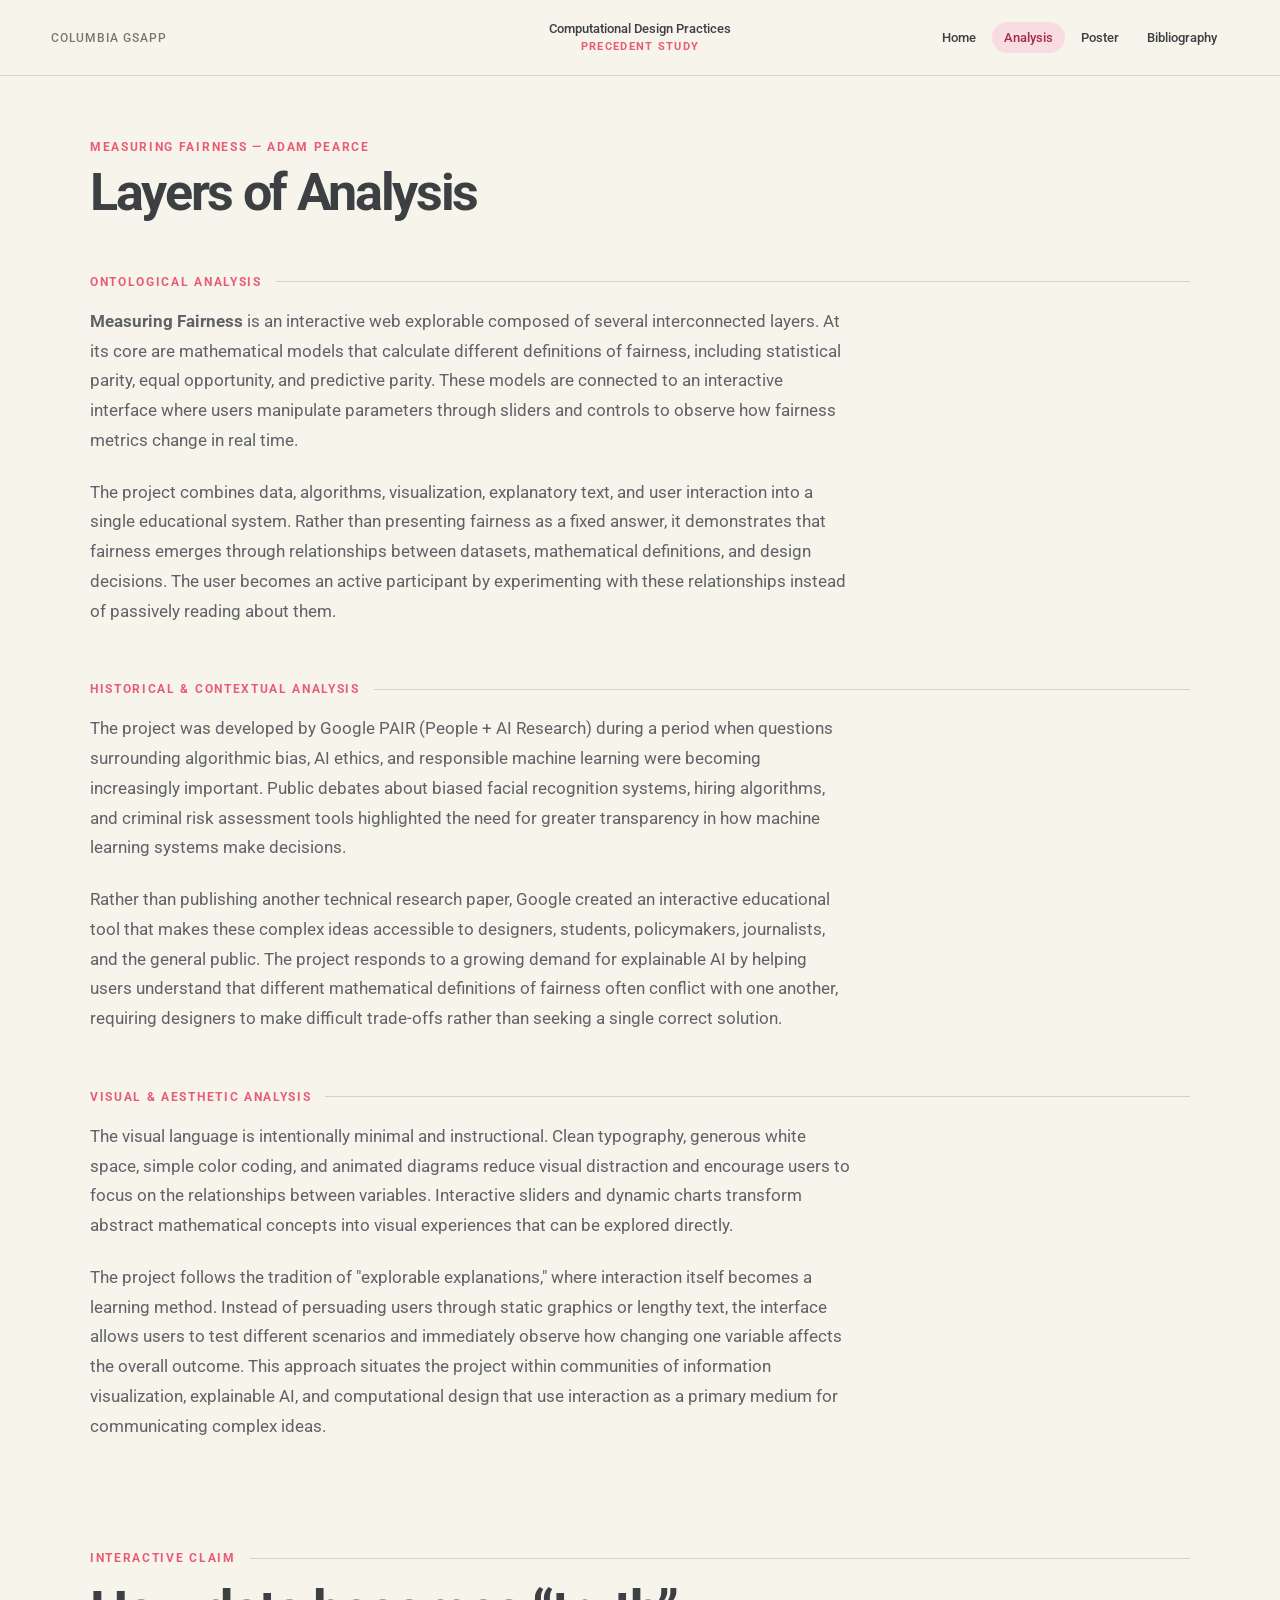
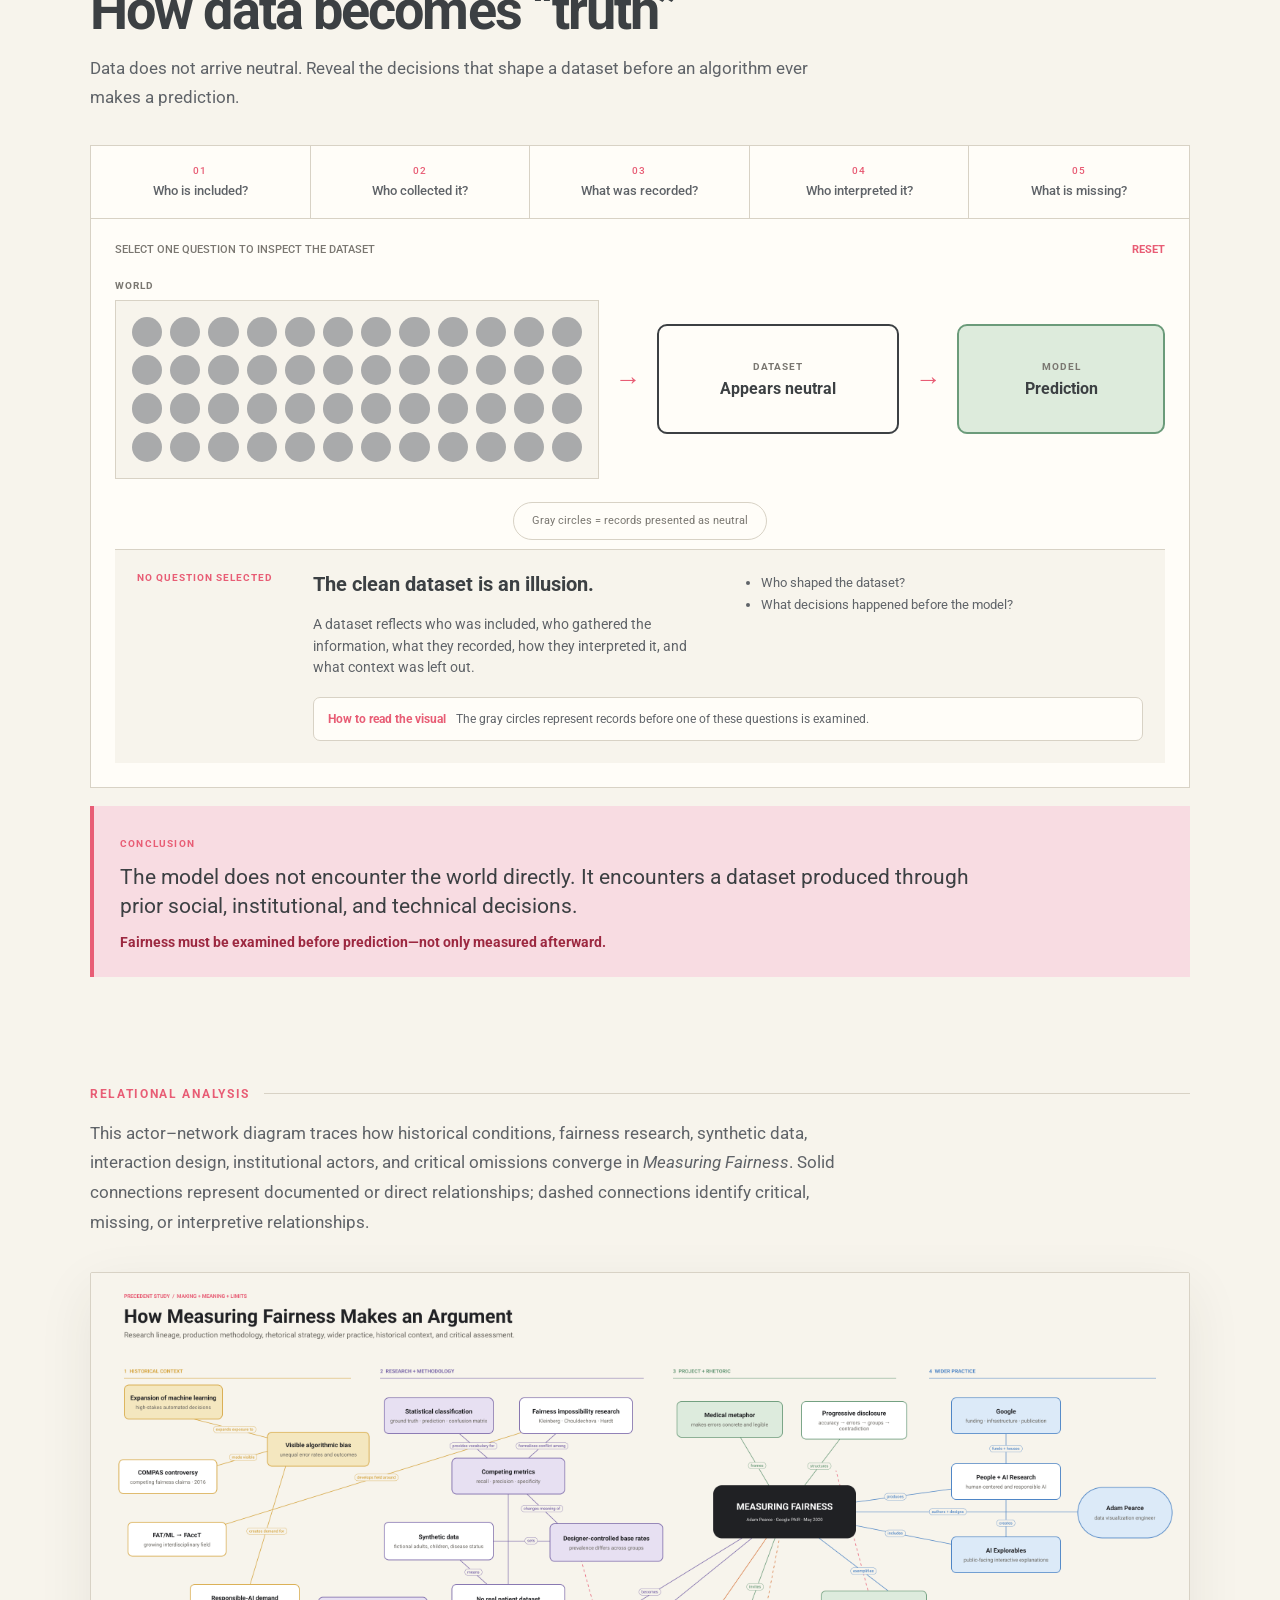
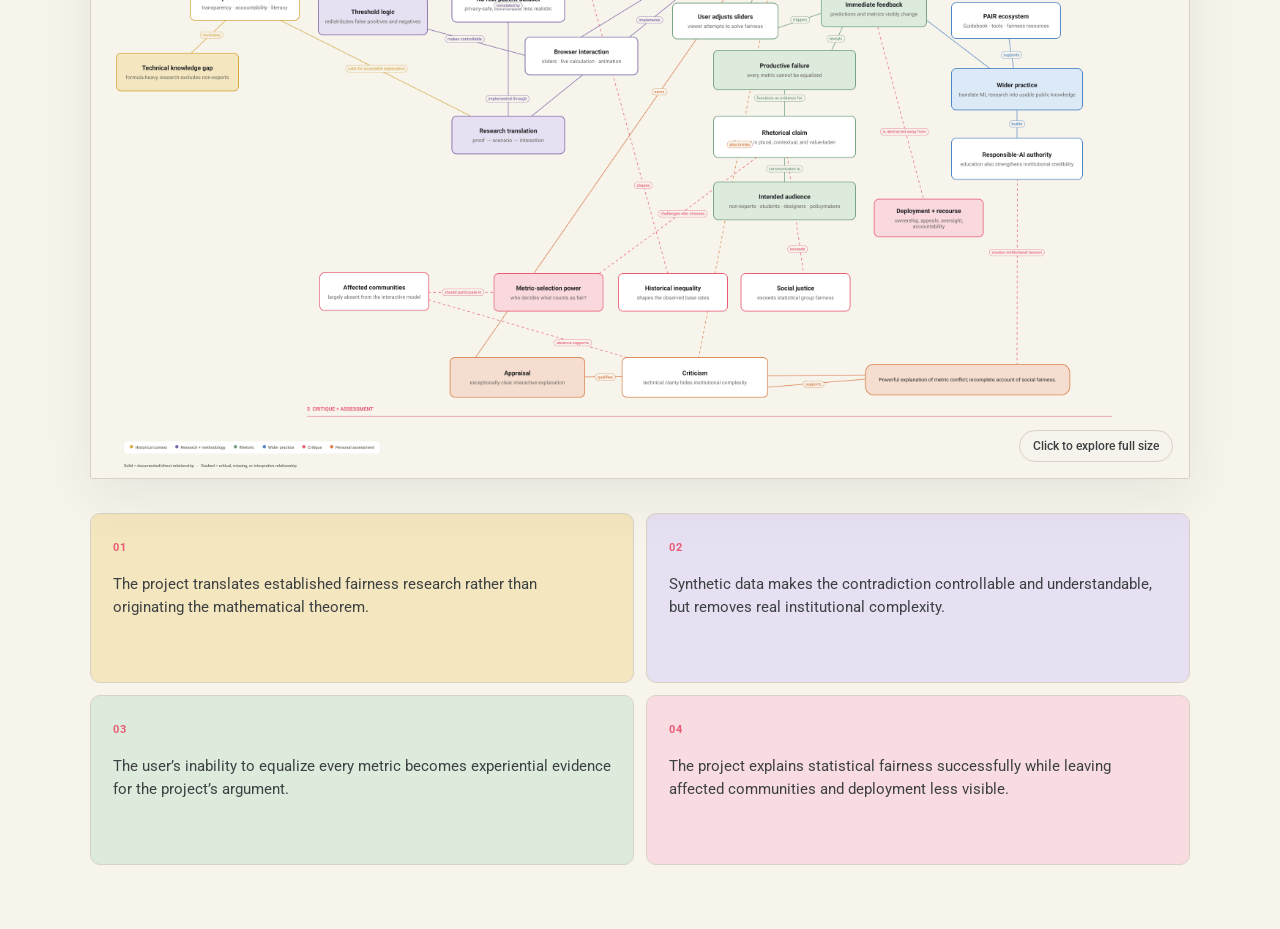
==== commit 31caa185: "Tighten spacing between page sections" ====
--- a/analysis.html
+++ b/analysis.html
@@ -5,7 +5,7 @@
     <meta charset="UTF-8">
     <meta name="viewport" content="width=device-width, initial-scale=1.0">
     <title>Layers of Analysis</title>
-    <link rel="stylesheet" href="style.css?v=19">
+    <link rel="stylesheet" href="style.css?v=20">
 </head>
 
 <body>
--- a/style.css
+++ b/style.css
@@ -118,7 +118,7 @@
 
 .project-subtitle{
     max-width:700px;
-    margin-bottom:clamp(44px,6vw,72px);
+    margin-bottom:32px;
     color:var(--muted);
     font-size:19px;
     line-height:1.5;
@@ -128,7 +128,7 @@
     display:flex;
     align-items:center;
     gap:14px;
-    margin:80px 0 22px;
+    margin:56px 0 18px;
     color:var(--coral);
     font-size:12px;
     font-weight:700;
@@ -1031,11 +1031,11 @@
     .project-title{font-size:34px}
 
     .project-subtitle{
-        margin-bottom:44px;
+        margin-bottom:28px;
         font-size:17px;
     }
 
-    .section-title{margin-top:64px}
+    .section-title{margin-top:48px}
 
     p{font-size:16px}
 
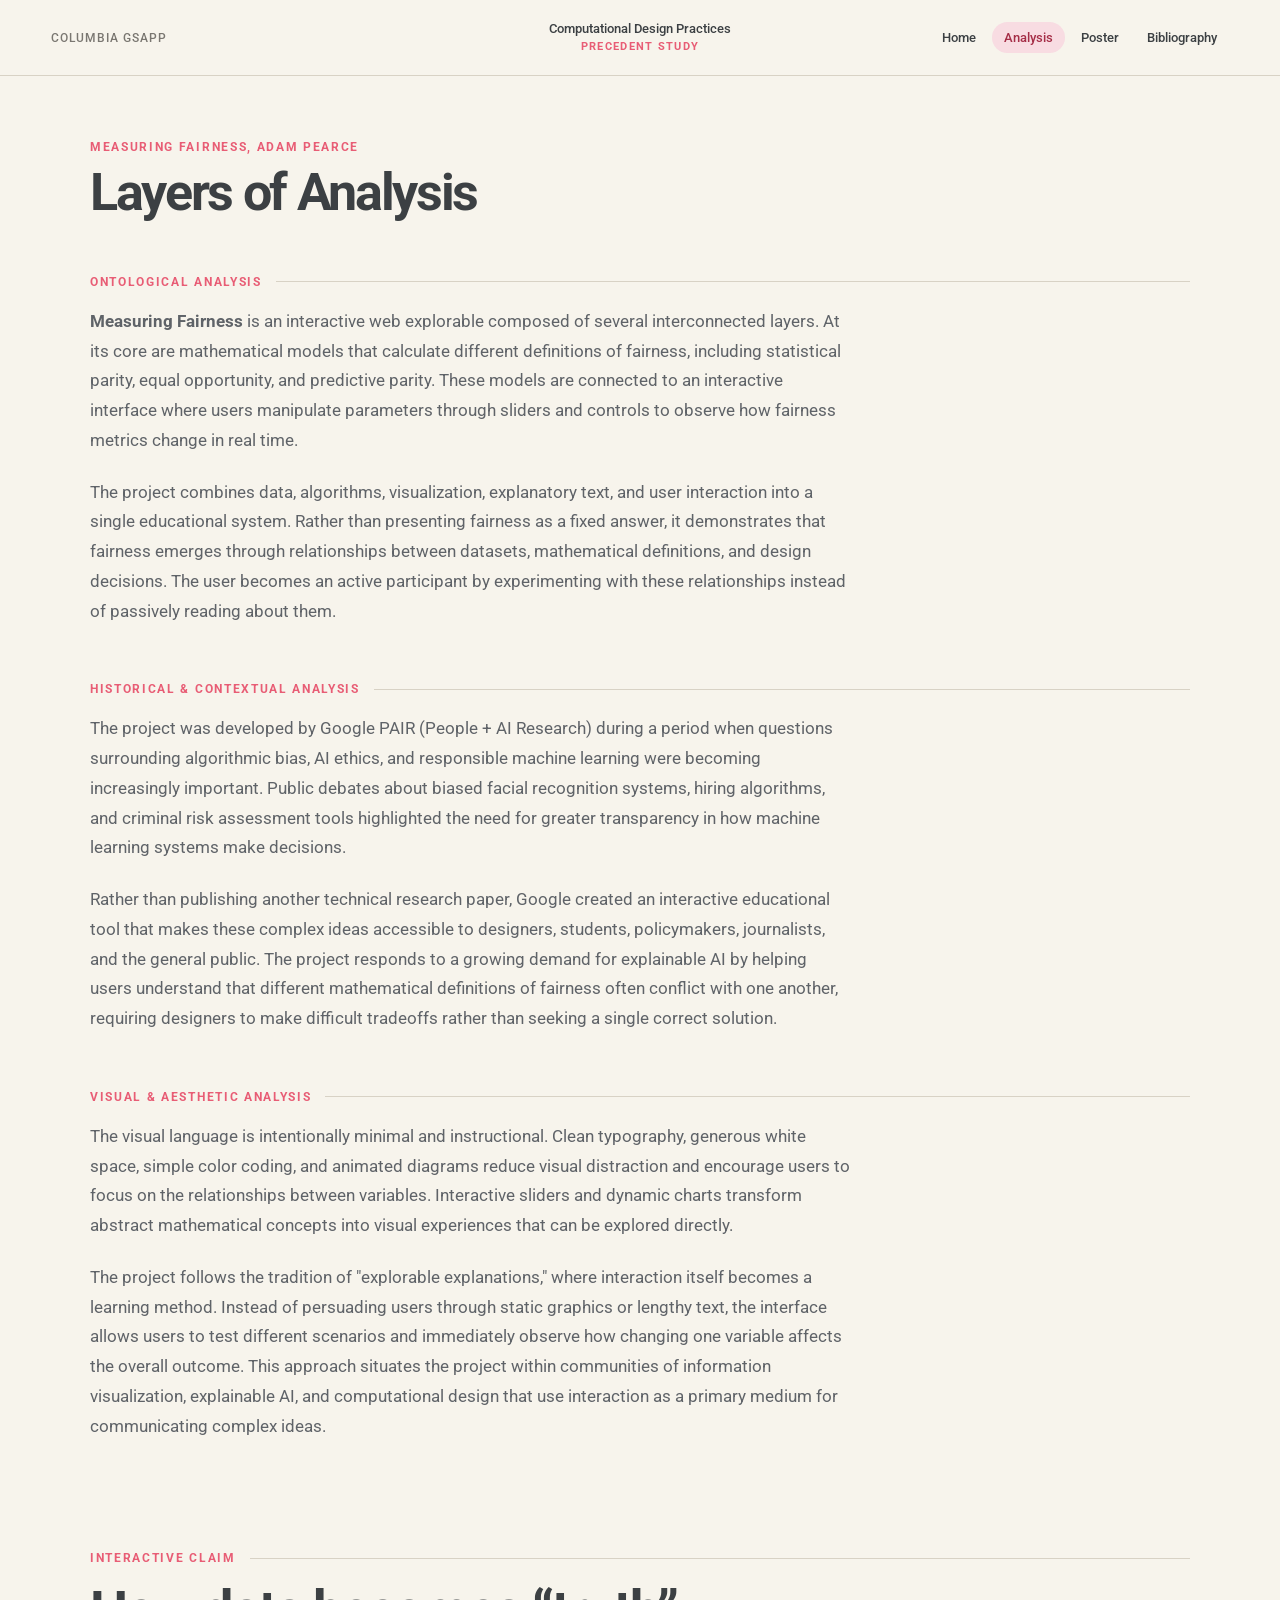
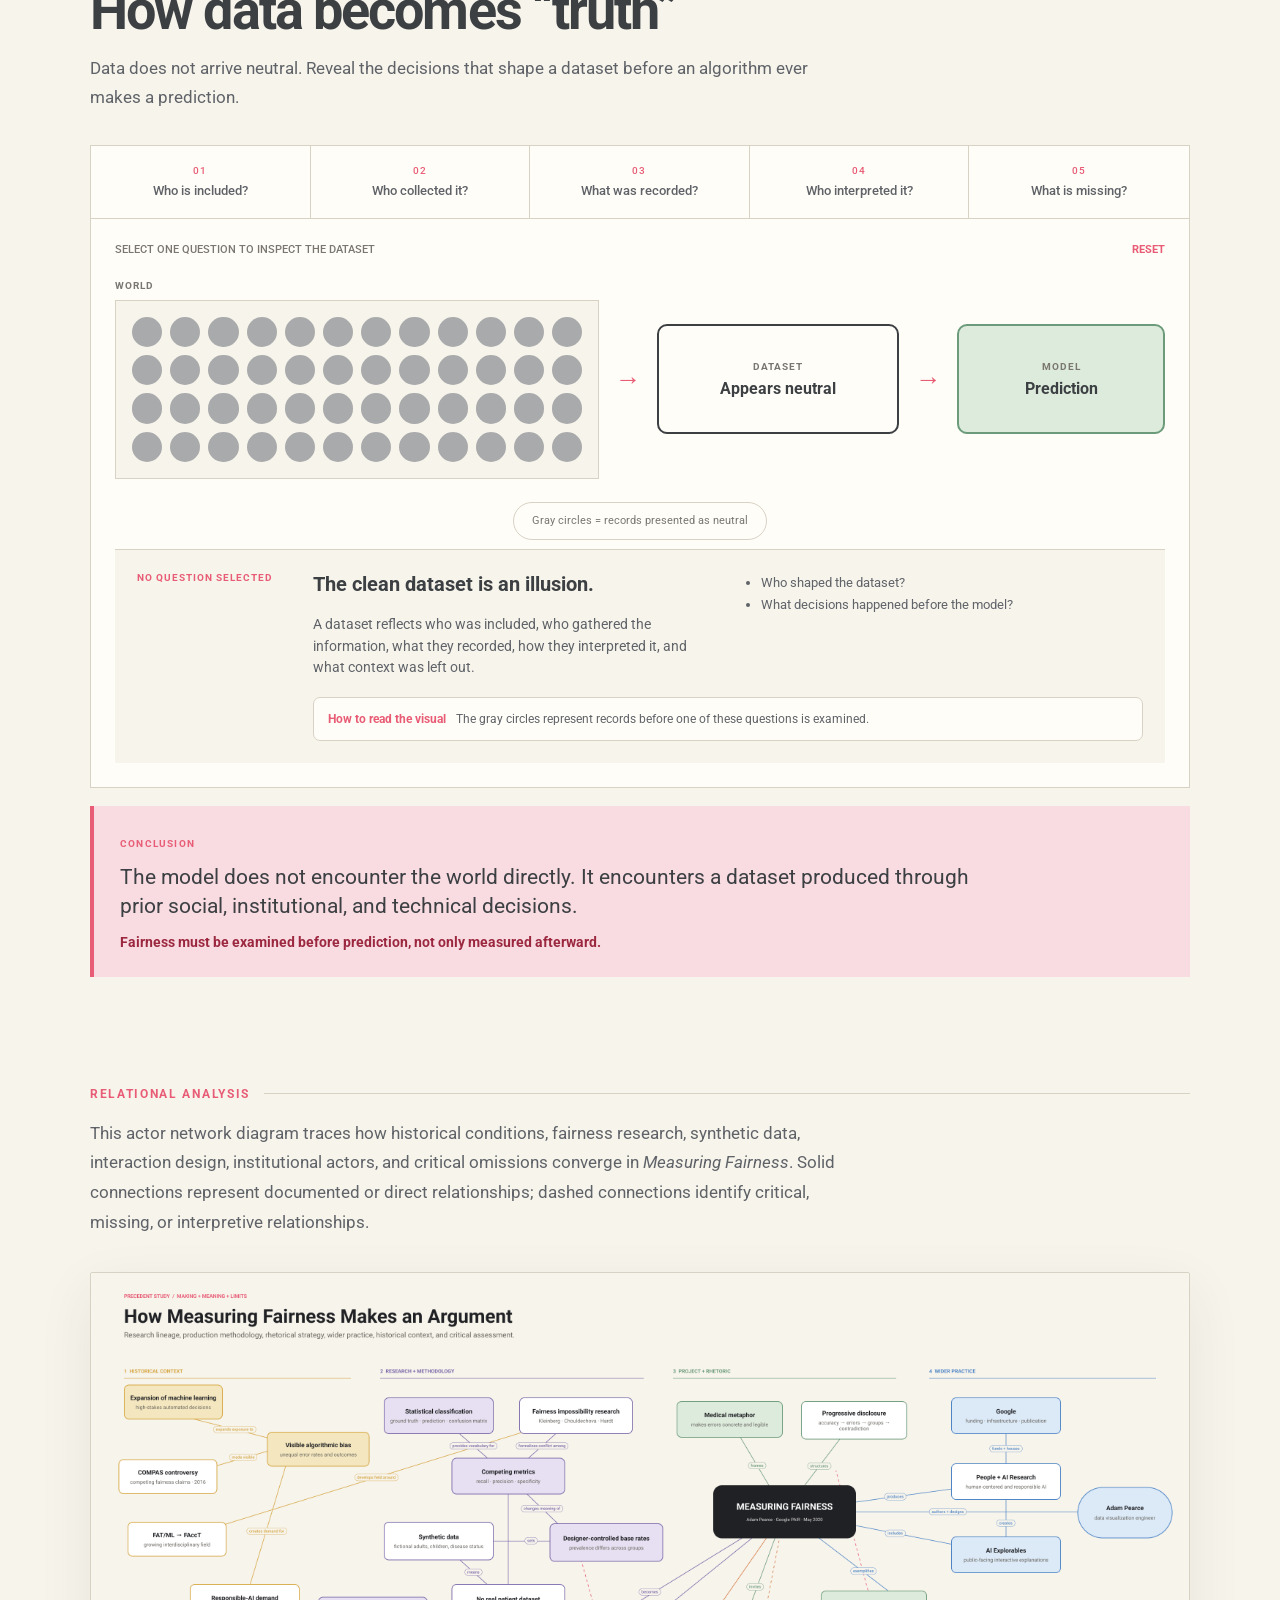
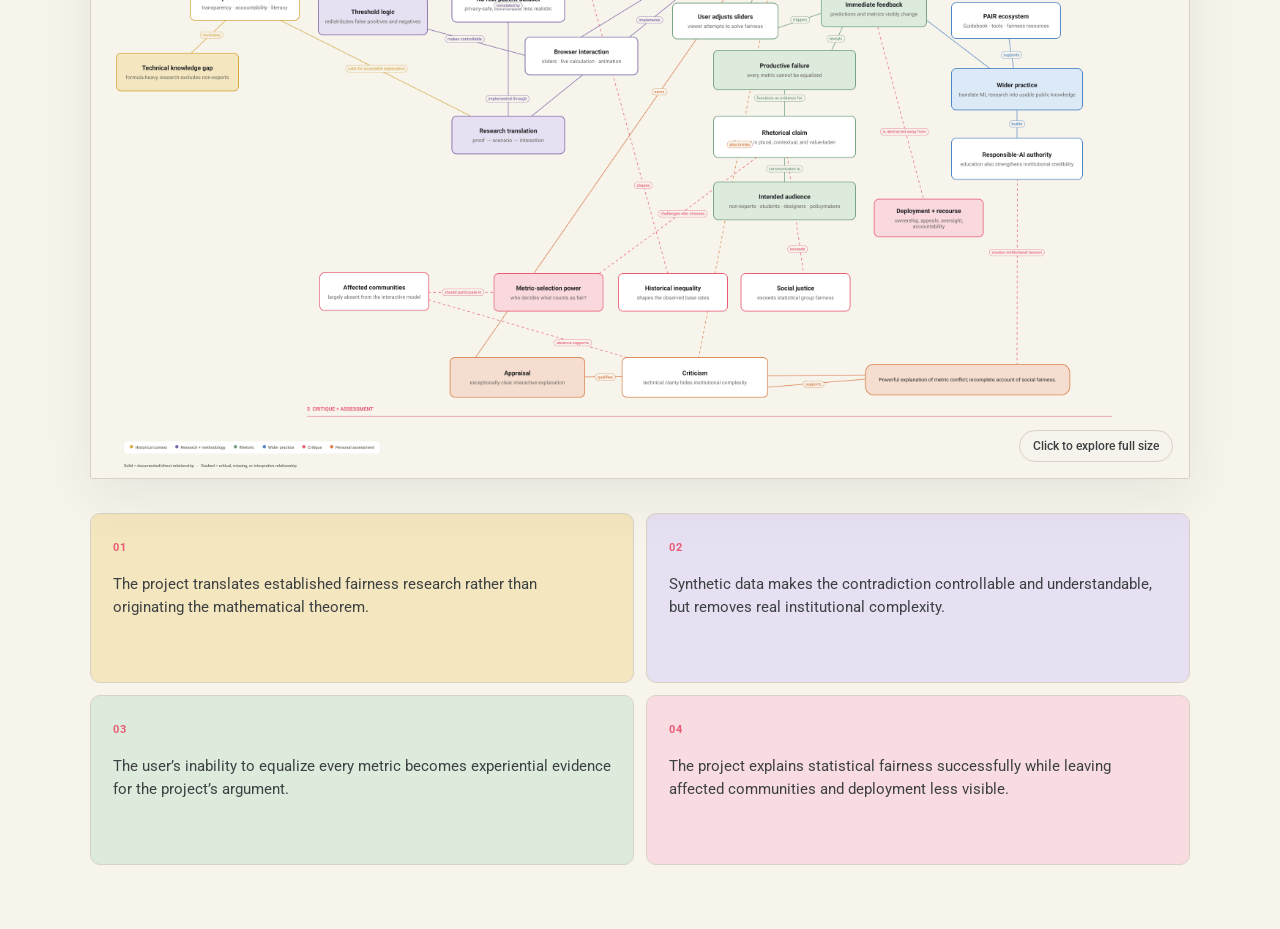
==== commit fa845a6c: "Remove hyphens from visible website copy" ====
--- a/analysis.html
+++ b/analysis.html
@@ -5,7 +5,7 @@
     <meta charset="UTF-8">
     <meta name="viewport" content="width=device-width, initial-scale=1.0">
     <title>Layers of Analysis</title>
-    <link rel="stylesheet" href="style.css?v=20">
+    <link rel="stylesheet" href="style.css?v=22">
 </head>
 
 <body>
@@ -30,7 +30,7 @@
 
 <main>
 
-    <div class="project-meta">Measuring Fairness — Adam Pearce</div>
+    <div class="project-meta">Measuring Fairness, Adam Pearce</div>
 
     <div class="project-title">
         Layers of Analysis
@@ -53,7 +53,7 @@
     </p>
 
     <p>
-        Rather than publishing another technical research paper, Google created an interactive educational tool that makes these complex ideas accessible to designers, students, policymakers, journalists, and the general public. The project responds to a growing demand for explainable AI by helping users understand that different mathematical definitions of fairness often conflict with one another, requiring designers to make difficult trade-offs rather than seeking a single correct solution.
+        Rather than publishing another technical research paper, Google created an interactive educational tool that makes these complex ideas accessible to designers, students, policymakers, journalists, and the general public. The project responds to a growing demand for explainable AI by helping users understand that different mathematical definitions of fairness often conflict with one another, requiring designers to make difficult tradeoffs rather than seeking a single correct solution.
     </p>
 
     <div class="section-title">Visual &amp; Aesthetic Analysis</div>
@@ -127,7 +127,7 @@
         <div class="claim-conclusion" data-conclusion>
             <span>Conclusion</span>
             <p>The model does not encounter the world directly. It encounters a dataset produced through prior social, institutional, and technical decisions.</p>
-            <strong>Fairness must be examined before prediction—not only measured afterward.</strong>
+            <strong>Fairness must be examined before prediction, not only measured afterward.</strong>
         </div>
 
     </section>
@@ -136,7 +136,7 @@
         <div class="section-title" id="diagram-title">Relational Analysis</div>
 
         <p>
-            This actor–network diagram traces how historical conditions, fairness research,
+            This actor network diagram traces how historical conditions, fairness research,
             synthetic data, interaction design, institutional actors, and critical omissions
             converge in <em>Measuring Fairness</em>. Solid connections represent documented or
             direct relationships; dashed connections identify critical, missing, or
@@ -144,10 +144,10 @@
         </p>
 
         <figure class="diagram-figure">
-            <button class="diagram-open" type="button" aria-label="Open the actor–network diagram at full size">
+            <button class="diagram-open" type="button" aria-label="Open the actor network diagram at full size">
                 <img
                     src="assets/actor-network-diagram.png?v=2"
-                    alt="Actor–network diagram connecting the historical context, research methodology, rhetorical strategy, wider practice, missing actors, and critical assessment of Measuring Fairness."
+                    alt="Actor network diagram connecting the historical context, research methodology, rhetorical strategy, wider practice, missing actors, and critical assessment of Measuring Fairness."
                     loading="lazy">
                 <span>Click to explore full size</span>
             </button>
@@ -175,10 +175,10 @@
 
 </main>
 
-<dialog class="diagram-dialog" aria-label="Full-size actor–network diagram">
+<dialog class="diagram-dialog" aria-label="Full size actor network diagram">
     <button class="diagram-close" type="button" aria-label="Close full-size diagram">Close</button>
     <div class="diagram-scroll">
-        <img src="assets/actor-network-diagram.png?v=2" alt="Full-size actor–network diagram for Measuring Fairness.">
+        <img src="assets/actor-network-diagram.png?v=2" alt="Full size actor network diagram for Measuring Fairness.">
     </div>
 </dialog>
 
@@ -193,7 +193,7 @@
         if (event.target === dialog) dialog.close();
     });
 </script>
-<script src="interactive-reference.js" defer></script>
+<script src="interactive-reference.js?v=4" defer></script>
 
 </body>
 </html>
--- a/style.css
+++ b/style.css
@@ -712,11 +712,11 @@
 }
 
 .data-points[data-stage="collector"]{
-    border:3px solid var(--blue);
-    box-shadow:inset 0 0 0 6px var(--blue-soft);
-}
-
-.data-points[data-stage="collector"] .raw-point{background:#7e9dbc}
+    border-color:var(--rule);
+    box-shadow:none;
+}
+
+.data-points[data-stage="collector"] .raw-point{background:#a9aaab}
 
 .data-points[data-stage="recorded"] .raw-point:nth-child(3n){
     background:transparent;
@@ -728,8 +728,7 @@
     filter:blur(2px);
 }
 
-.data-points[data-stage="interpreted"] .raw-point:nth-child(odd){background:var(--green)}
-.data-points[data-stage="interpreted"] .raw-point:nth-child(even){background:var(--coral)}
+.data-points[data-stage="interpreted"] .raw-point{background:#a9aaab}
 
 .data-points[data-stage="missing"]{
     background:linear-gradient(90deg,var(--coral-soft) 0 35%,var(--yellow-soft) 35% 68%,var(--blue-soft) 68% 100%);
@@ -827,6 +826,75 @@
 .influence--interpreted{background:var(--coral-soft)}
 .influence--missing{background:var(--violet-soft)}
 
+.collector-process{
+    display:flex;
+    align-items:center;
+    flex-wrap:wrap;
+    justify-content:center;
+    gap:8px;
+    padding:10px 14px;
+    border:2px solid var(--blue);
+    border-radius:10px;
+    background:var(--blue-soft);
+    color:var(--ink);
+    font-size:11px;
+}
+
+.collector-process strong{margin-right:4px;font-size:13px}
+
+.collector-process span{
+    padding:6px 9px;
+    border:1px solid rgba(55,110,176,.35);
+    border-radius:999px;
+    background:var(--paper);
+}
+
+.collector-process i{
+    width:100%;
+    color:var(--blue);
+    font-style:normal;
+    font-weight:700;
+    text-align:center;
+}
+
+.interpreter-process{
+    display:grid;
+    grid-template-columns:auto auto auto auto auto;
+    align-items:center;
+    gap:8px;
+    padding:10px 14px;
+    border:2px solid var(--coral);
+    border-radius:10px;
+    background:var(--coral-soft);
+    color:var(--ink);
+    font-size:11px;
+}
+
+.interpreter-process strong{font-size:13px}
+.interpreter-process i{color:var(--muted);font-style:normal}
+.interpreter-process .record-sample{color:#a9aaab;font-size:24px;line-height:1}
+
+.interpreter-process .rule{
+    padding:6px 9px;
+    border-radius:999px;
+    background:var(--paper);
+    font-weight:700;
+}
+
+.interpreter-process .rule-a{color:var(--green)}
+.interpreter-process .rule-b{color:var(--coral)}
+
+.interpreter-process b{
+    grid-column:1/-1;
+    color:var(--coral);
+    text-align:center;
+}
+
+@media(max-width:720px){
+    .interpreter-process{grid-template-columns:1fr;text-align:center}
+    .interpreter-process b{grid-column:1}
+}
+
 .stage-explanation{
     display:grid;
     grid-template-columns:150px 1fr 1fr;
